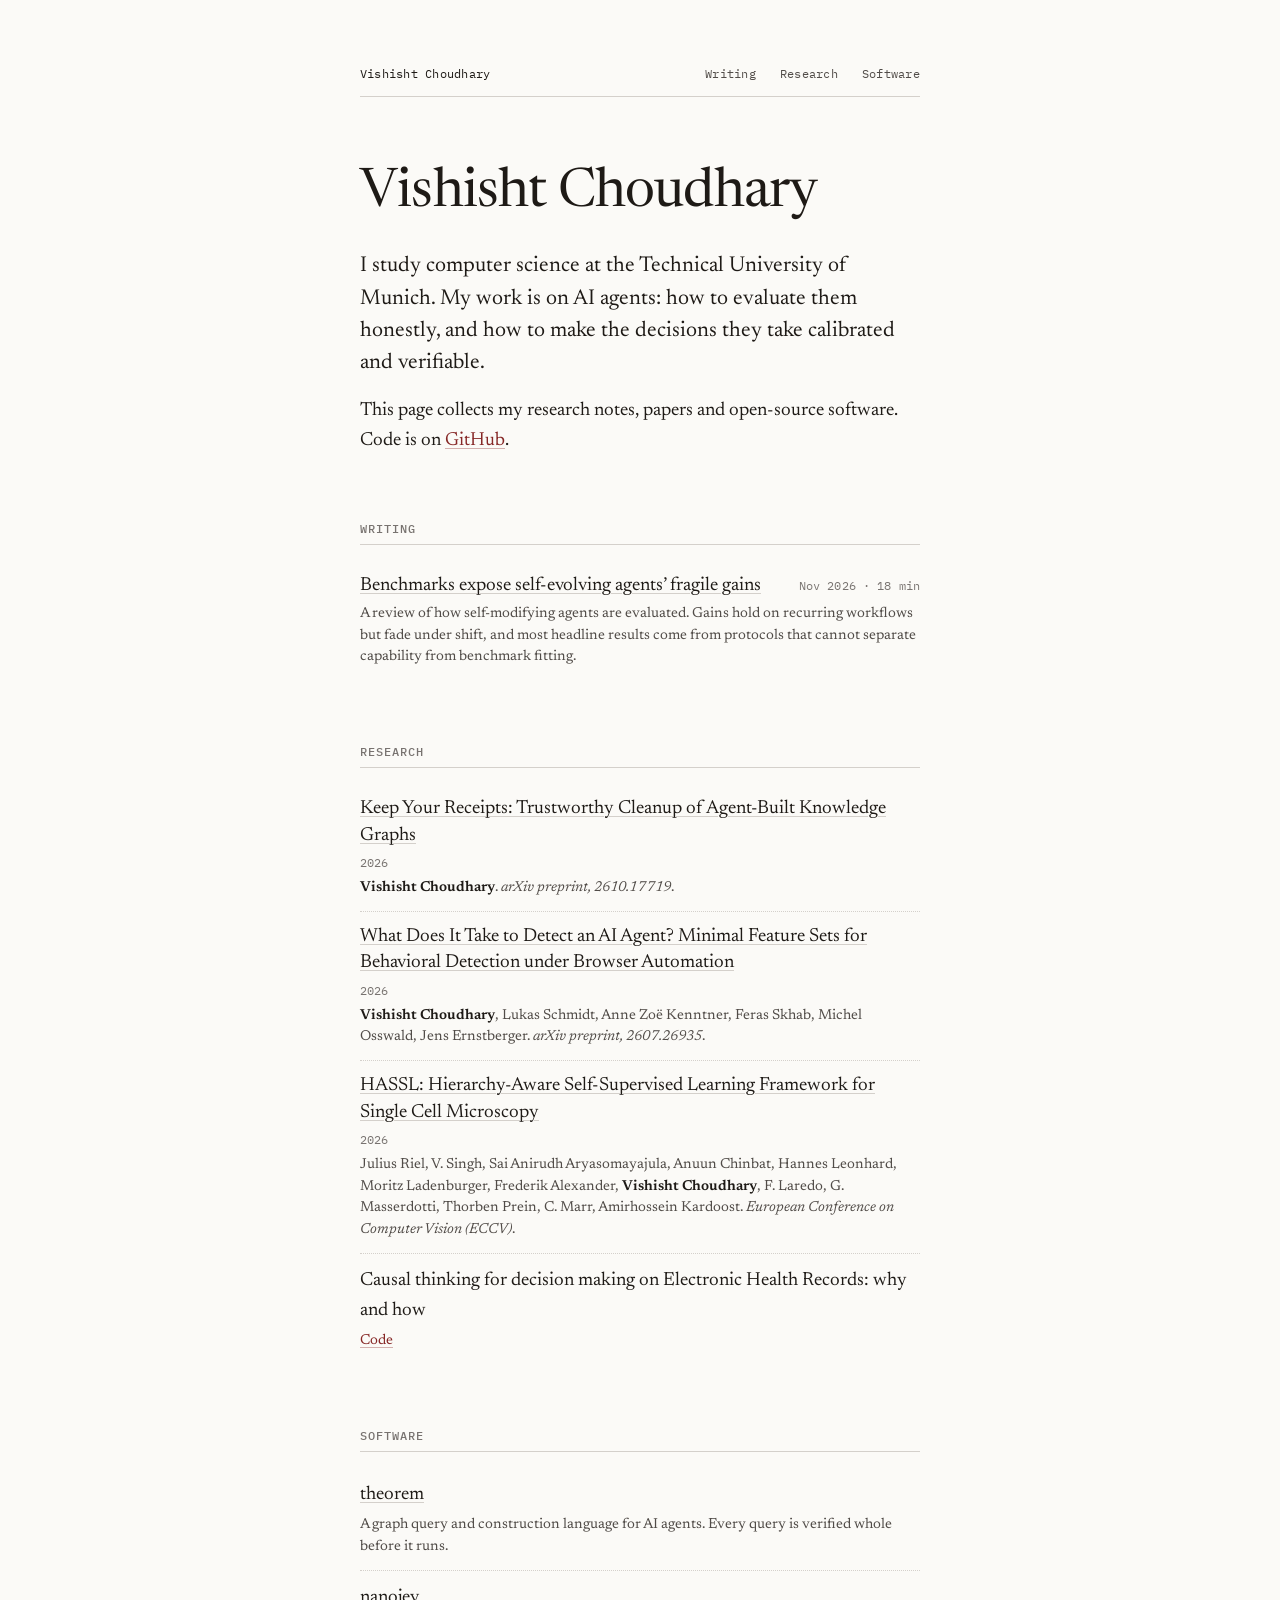
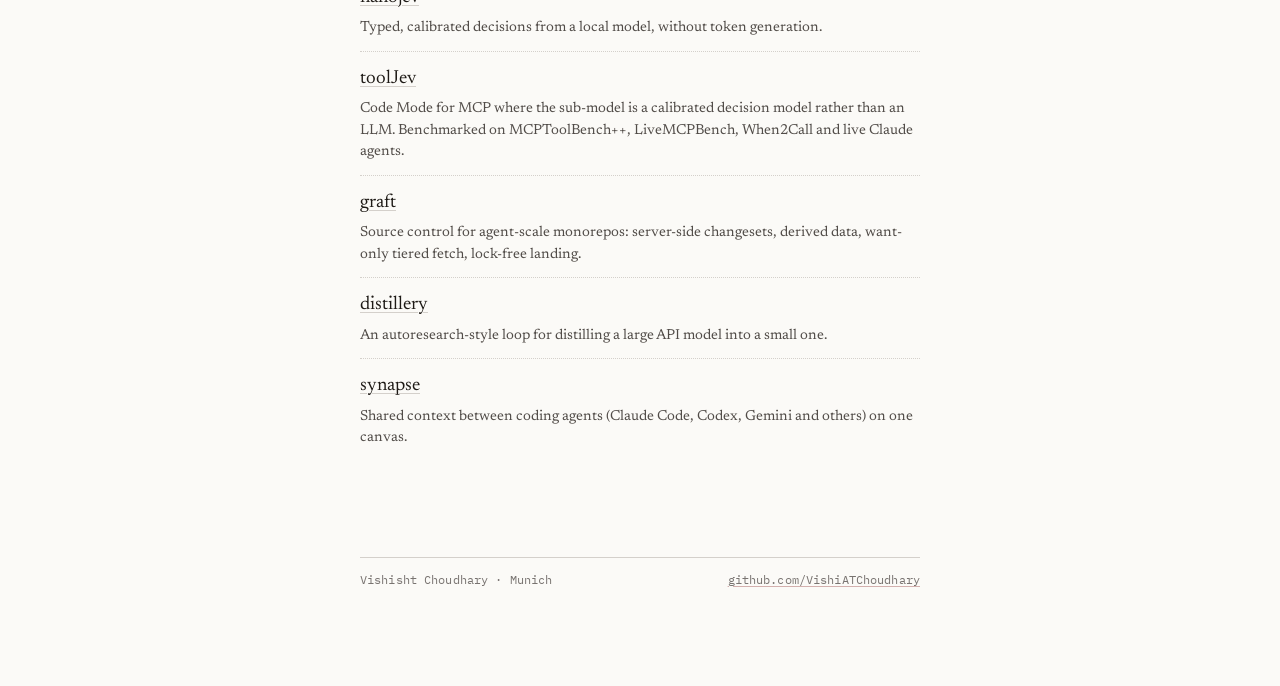
==== index.html @ ae26075b "Add publications from Semantic Scholar Co-Authored-By: Claude Opus 5.5 <noreply@anthropic.com>" ====
<!doctype html>
<html lang="en">
<head>
<meta charset="utf-8">
<meta name="viewport" content="width=device-width, initial-scale=1">
<title>Vishisht Choudhary</title>
<meta name="description" content="Vishisht Choudhary, computer science at the Technical University of Munich. Notes and software on evaluating AI agents and making their decisions calibrated and verifiable.">
<link rel="preconnect" href="https://fonts.googleapis.com">
<link rel="preconnect" href="https://fonts.gstatic.com" crossorigin>
<link rel="stylesheet" href="https://fonts.googleapis.com/css2?family=IBM+Plex+Mono:wght@400;500&family=Newsreader:opsz,wght@6..72,400;6..72,500;6..72,600&display=swap">
<link rel="stylesheet" href="assets/site.css">
</head>
<body>
<div class="page">
  <header class="masthead">
    <a href="./">Vishisht Choudhary</a>
    <nav><a href="#writing">Writing</a><a href="#research">Research</a><a href="#software">Software</a></nav>
  </header>

  <main>
    <section class="intro">
      <h1>Vishisht Choudhary</h1>
      <p class="lede">I study computer science at the Technical University of Munich. My work is on AI agents: how to evaluate them honestly, and how to make the decisions they take calibrated and verifiable.</p>
      <p>This page collects my research notes, papers and open-source software. Code is on <a href="https://github.com/VishiATChoudhary">GitHub</a>.</p>
    </section>

    <section class="section" id="writing">
      <h2>Writing</h2>
      <ul class="entries">
        <li>
          <div class="entry-head">
            <span class="entry-title"><a href="notes/benchmarking-self-evolving-agents.html">Benchmarks expose self-evolving agents’ fragile gains</a></span>
            <span class="meta">Nov 2026 · 18 min</span>
          </div>
          <p class="entry-note">A review of how self-modifying agents are evaluated. Gains hold on recurring workflows but fade under shift, and most headline results come from protocols that cannot separate capability from benchmark fitting.</p>
        </li>
      </ul>
    </section>

    <section class="section" id="research">
      <h2>Research</h2>
      <ul class="entries">
        <li>
          <div class="entry-head">
            <span class="entry-title"><a href="https://arxiv.org/abs/2610.17719">Keep Your Receipts: Trustworthy Cleanup of Agent-Built Knowledge Graphs</a></span>
            <span class="meta">2026</span>
          </div>
          <p class="entry-note"><span class="me">Vishisht Choudhary</span>. <span class="venue">arXiv preprint, 2610.17719</span>.</p>
        </li>
        <li>
          <div class="entry-head">
            <span class="entry-title"><a href="https://arxiv.org/abs/2607.26935">What Does It Take to Detect an AI Agent? Minimal Feature Sets for Behavioral Detection under Browser Automation</a></span>
            <span class="meta">2026</span>
          </div>
          <p class="entry-note"><span class="me">Vishisht Choudhary</span>, Lukas Schmidt, Anne Zoë Kenntner, Feras Skhab, Michel Osswald, Jens Ernstberger. <span class="venue">arXiv preprint, 2607.26935</span>.</p>
        </li>
        <li>
          <div class="entry-head">
            <span class="entry-title"><a href="https://arxiv.org/abs/2607.04353">HASSL: Hierarchy-Aware Self-Supervised Learning Framework for Single Cell Microscopy</a></span>
            <span class="meta">2026</span>
          </div>
          <p class="entry-note">Julius Riel, V. Singh, Sai Anirudh Aryasomayajula, Anuun Chinbat, Hannes Leonhard, Moritz Ladenburger, Frederik Alexander, <span class="me">Vishisht Choudhary</span>, F. Laredo, G. Masserdotti, Thorben Prein, C. Marr, Amirhossein Kardoost. <span class="venue">European Conference on Computer Vision (ECCV)</span>.</p>
        </li>
        <li>
          <span class="entry-title">Causal thinking for decision making on Electronic Health Records: why and how</span>
          <p class="entry-note"><a href="https://github.com/VishiATChoudhary/CDSS-Penn">Code</a></p>
        </li>
      </ul>
    </section>

    <section class="section" id="software">
      <h2>Software</h2>
      <ul class="entries">
        <li>
          <span class="entry-title"><a href="https://github.com/VishiATChoudhary/theorem">theorem</a></span>
          <p class="entry-note">A graph query and construction language for AI agents. Every query is verified whole before it runs.</p>
        </li>
        <li>
          <span class="entry-title"><a href="https://github.com/VishiATChoudhary/nanojev">nanojev</a></span>
          <p class="entry-note">Typed, calibrated decisions from a local model, without token generation.</p>
        </li>
        <li>
          <span class="entry-title"><a href="https://github.com/VishiATChoudhary/toolJev">toolJev</a></span>
          <p class="entry-note">Code Mode for MCP where the sub-model is a calibrated decision model rather than an LLM. Benchmarked on MCPToolBench++, LiveMCPBench, When2Call and live Claude agents.</p>
        </li>
        <li>
          <span class="entry-title"><a href="https://github.com/VishiATChoudhary/graft">graft</a></span>
          <p class="entry-note">Source control for agent-scale monorepos: server-side changesets, derived data, want-only tiered fetch, lock-free landing.</p>
        </li>
        <li>
          <span class="entry-title"><a href="https://github.com/VishiATChoudhary/distillery">distillery</a></span>
          <p class="entry-note">An autoresearch-style loop for distilling a large API model into a small one.</p>
        </li>
        <li>
          <span class="entry-title"><a href="https://github.com/VishiATChoudhary/synapse">synapse</a></span>
          <p class="entry-note">Shared context between coding agents (Claude Code, Codex, Gemini and others) on one canvas.</p>
        </li>
      </ul>
    </section>
  </main>

  <footer class="colophon meta">
    <span>Vishisht Choudhary · Munich</span>
    <a href="https://github.com/VishiATChoudhary">github.com/VishiATChoudhary</a>
  </footer>
</div>
</body>
</html>
---- assets/site.css ----
/* Hallmark · macrostructure: Long Document · tone: austere academic · anchor hue: oxblood (25) */
@import url("tokens.css");

*, *::before, *::after { box-sizing: border-box; }
html, body { overflow-x: clip; }
html { -webkit-text-size-adjust: 100%; }

body {
  margin: 0;
  background: var(--color-paper);
  color: var(--color-ink);
  font-family: var(--font-body);
  font-size: var(--text-base);
  line-height: 1.6;
  font-optical-sizing: auto;
  text-rendering: optimizeLegibility;
}

.page {
  max-width: var(--measure);
  margin: 0 auto;
  padding: var(--space-2xl) var(--space-lg) var(--space-3xl);
}

/* ---------- masthead ---------- */
.masthead {
  display: flex;
  flex-wrap: wrap;
  justify-content: space-between;
  align-items: baseline;
  gap: var(--space-xs) var(--space-lg);
  padding-bottom: var(--space-sm);
  border-bottom: var(--rule-hair);
  font-family: var(--font-meta);
  font-size: var(--text-xs);
  letter-spacing: 0.02em;
}
.masthead a { color: var(--color-ink); text-decoration: none; white-space: nowrap; }
.masthead nav { display: flex; gap: var(--space-lg); }
.masthead nav a { color: var(--color-ink-2); }

/* ---------- links ---------- */
a {
  color: var(--color-accent);
  text-decoration-line: underline;
  text-decoration-thickness: 1px;
  text-underline-offset: 0.18em;
  text-decoration-color: color-mix(in oklch, var(--color-accent) 35%, transparent);
  transition: color var(--dur-fast) var(--ease-out), text-decoration-color var(--dur-fast) var(--ease-out);
}
a:hover { color: var(--color-accent-hover); text-decoration-color: currentColor; }
a:active { color: var(--color-ink); }
a:focus-visible { outline: 2px solid var(--color-focus); outline-offset: 2px; transition: none; }
.masthead a:hover, .masthead nav a:hover { color: var(--color-accent); }

/* ---------- headings ---------- */
h1, h2, h3 {
  font-family: var(--font-display);
  font-style: normal;
  font-weight: 500;
  line-height: 1.2;
  overflow-wrap: anywhere;
  min-width: 0;
}

/* ---------- home ---------- */
.intro { margin-top: var(--space-2xl); }
.intro h1 {
  font-size: var(--text-display);
  font-weight: 400;
  letter-spacing: -0.015em;
  margin: 0 0 var(--space-lg);
}
.intro p { margin: 0 0 var(--space-md); color: var(--color-ink); }
.intro .lede { font-size: var(--text-lg); line-height: 1.5; }

.section { margin-top: var(--space-2xl); }
.section > h2 {
  font-family: var(--font-meta);
  font-size: var(--text-xs);
  font-weight: 500;
  letter-spacing: 0.08em;
  text-transform: uppercase;
  color: var(--color-ink-3);
  margin: 0 0 var(--space-md);
  padding-bottom: var(--space-xs);
  border-bottom: var(--rule-hair);
}

.entries { list-style: none; margin: 0; padding: 0; }
.entries li { padding: var(--space-sm) 0; }
.entries li + li { border-top: 1px dotted var(--color-rule); }
.entry-title { font-size: var(--text-base); line-height: 1.4; }
.entry-title a { color: var(--color-ink); text-decoration-color: var(--color-rule); }
.entry-title a:hover { color: var(--color-accent); text-decoration-color: currentColor; }
.entry-note { margin: var(--space-2xs) 0 0; font-size: var(--text-sm); color: var(--color-ink-2); line-height: 1.5; }
.meta {
  font-family: var(--font-meta);
  font-size: var(--text-xs);
  color: var(--color-ink-3);
  letter-spacing: 0.01em;
}
.entry-head { display: flex; flex-wrap: wrap; justify-content: space-between; gap: var(--space-2xs) var(--space-md); align-items: baseline; }

/* ---------- article ---------- */
.article-head { margin: var(--space-2xl) 0 var(--space-xl); }
.article-head h1 { font-size: var(--text-display); font-weight: 400; letter-spacing: -0.015em; margin: 0 0 var(--space-md); }
.article-head .meta { display: flex; flex-wrap: wrap; gap: var(--space-xs) var(--space-md); }

.toc {
  margin: 0 0 var(--space-xl);
  padding: var(--space-md) 0;
  border-top: var(--rule-hair);
  border-bottom: var(--rule-hair);
  font-size: var(--text-sm);
}
.toc-label { font-family: var(--font-meta); font-size: var(--text-xs); letter-spacing: 0.08em; text-transform: uppercase; color: var(--color-ink-3); margin: 0 0 var(--space-xs); }
.toc ul { margin: 0; padding-left: 1.2em; }
.toc li { margin: var(--space-2xs) 0; }
.toc a { color: var(--color-ink-2); text-decoration: none; }
.toc a:hover { color: var(--color-accent); }

.prose p, .prose li { hyphens: auto; }
.prose h2 { font-size: var(--text-xl); margin: var(--space-2xl) 0 var(--space-md); }
.prose h3 { font-size: var(--text-lg); margin: var(--space-xl) 0 var(--space-sm); }
.prose strong { font-weight: 600; }
.prose > p:first-of-type { font-size: var(--text-lg); line-height: 1.5; }
.prose blockquote { margin: var(--space-lg) 0; padding-left: var(--space-md); border-left: 2px solid var(--color-rule); color: var(--color-ink-2); }
.prose code { font-family: var(--font-meta); font-size: 0.85em; background: var(--color-paper-2); padding: 0.05em 0.3em; }

.prose table {
  display: block;
  max-width: 100%;
  overflow-x: auto;
  border-collapse: collapse;
  margin: var(--space-lg) 0;
  font-size: var(--text-sm);
  line-height: 1.45;
}
.prose th, .prose td { text-align: left; vertical-align: top; padding: var(--space-xs) var(--space-sm) var(--space-xs) 0; border-bottom: var(--rule-hair); min-width: 9rem; }
.prose th { font-family: var(--font-meta); font-size: var(--text-xs); font-weight: 500; letter-spacing: 0.04em; text-transform: uppercase; color: var(--color-ink-3); border-bottom-color: var(--color-ink-3); }

/* ---------- footer ---------- */
.colophon {
  margin-top: var(--space-3xl);
  padding-top: var(--space-sm);
  border-top: var(--rule-hair);
  display: flex;
  flex-wrap: wrap;
  justify-content: space-between;
  gap: var(--space-xs) var(--space-lg);
}
.colophon a { color: var(--color-ink-3); white-space: nowrap; }
.colophon a:hover { color: var(--color-accent); }

@media (max-width: 480px) {
  .page { padding: var(--space-xl) var(--space-md) var(--space-2xl); }
  body { font-size: 1.0625rem; }
}

@media (prefers-reduced-motion: reduce) {
  * { transition-duration: 0ms !important; }
}

@media print {
  .masthead nav, .colophon { display: none; }
  body { background: white; }
  a { color: inherit; }
}

/* ---------- publications ---------- */
.me { color: var(--color-ink); font-weight: 600; }
.venue { font-style: italic; }
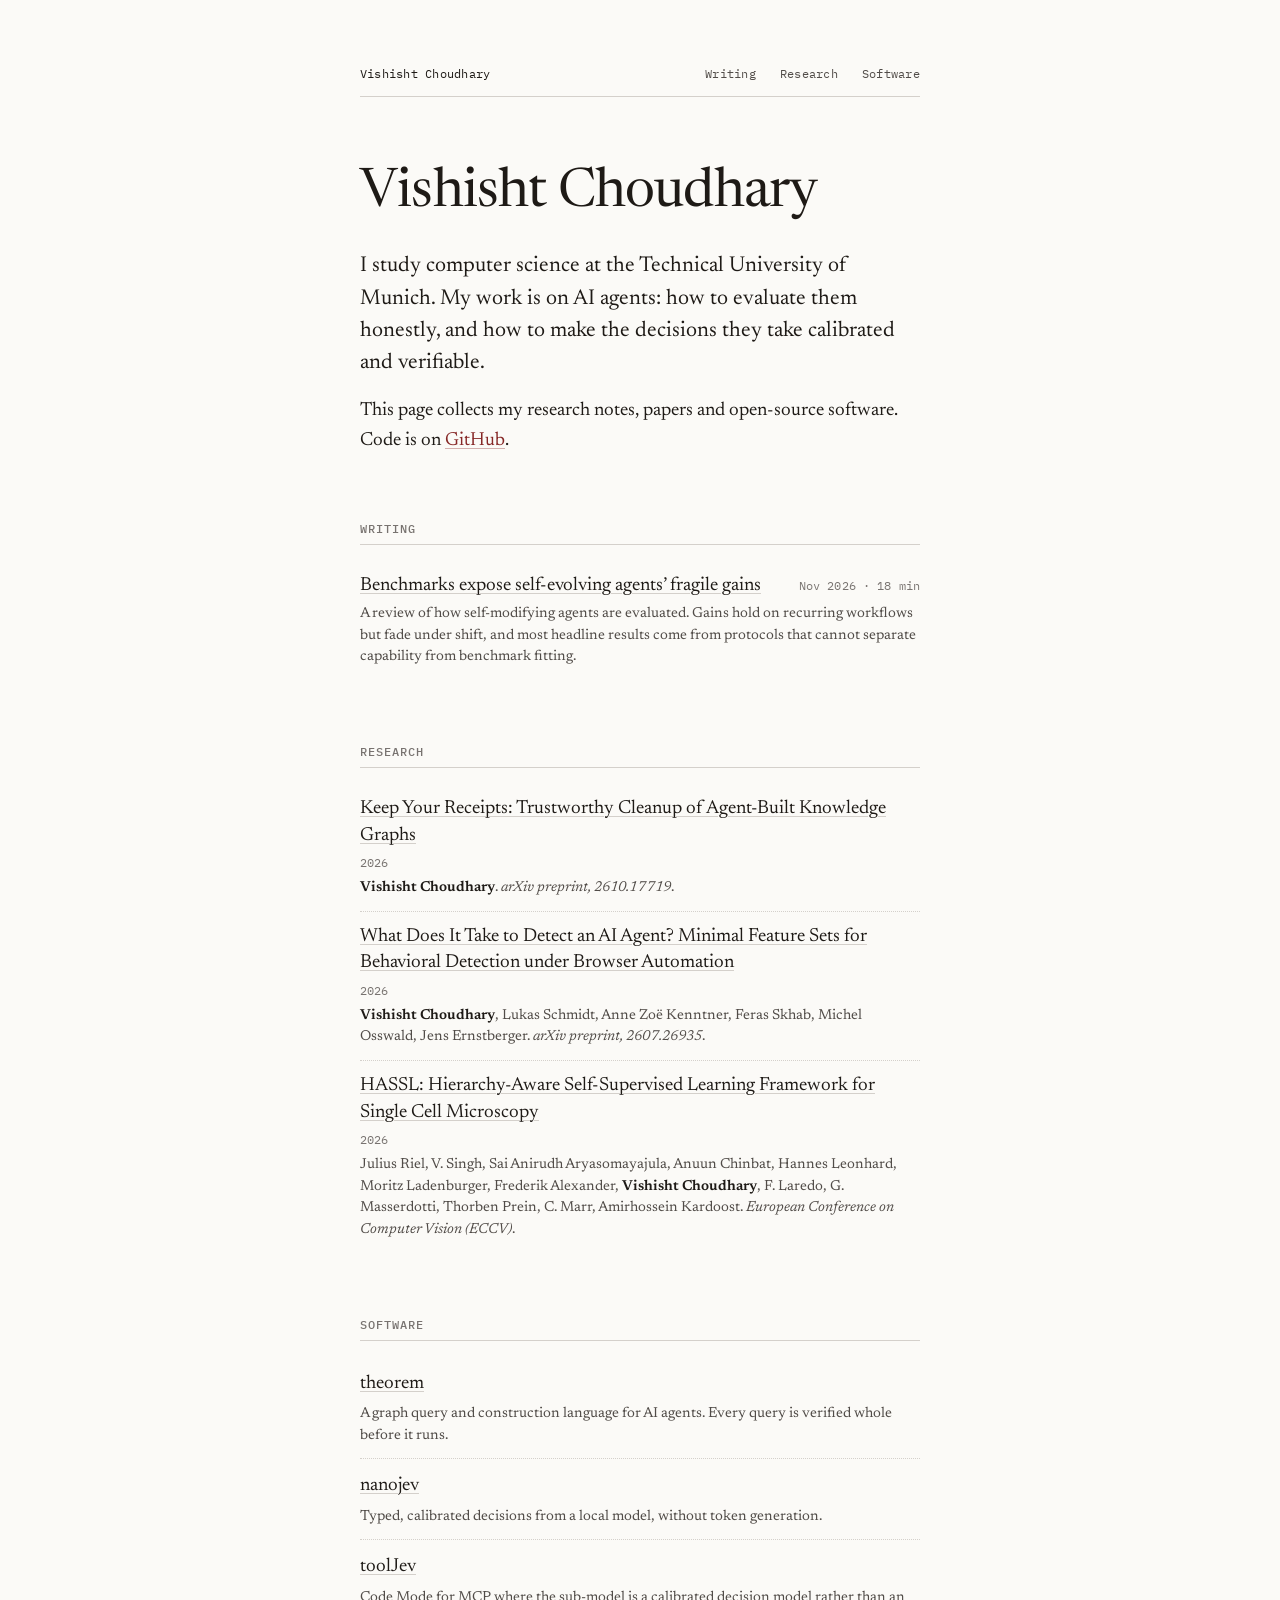
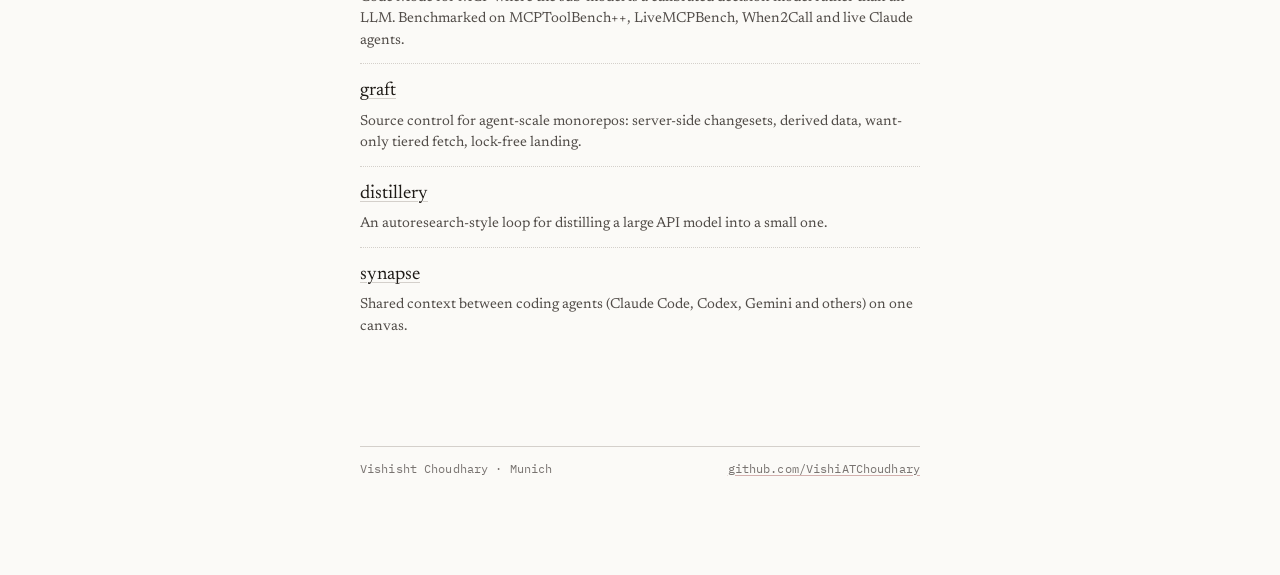
==== commit 607c39e0: "Remove CDSS-Penn entry from research list Co-Authored-By: Claude Opus 5.5 <noreply@anthropic.com>" ====
--- a/index.html
+++ b/index.html
@@ -61,10 +61,6 @@
           </div>
           <p class="entry-note">Julius Riel, V. Singh, Sai Anirudh Aryasomayajula, Anuun Chinbat, Hannes Leonhard, Moritz Ladenburger, Frederik Alexander, <span class="me">Vishisht Choudhary</span>, F. Laredo, G. Masserdotti, Thorben Prein, C. Marr, Amirhossein Kardoost. <span class="venue">European Conference on Computer Vision (ECCV)</span>.</p>
         </li>
-        <li>
-          <span class="entry-title">Causal thinking for decision making on Electronic Health Records: why and how</span>
-          <p class="entry-note"><a href="https://github.com/VishiATChoudhary/CDSS-Penn">Code</a></p>
-        </li>
       </ul>
     </section>
 
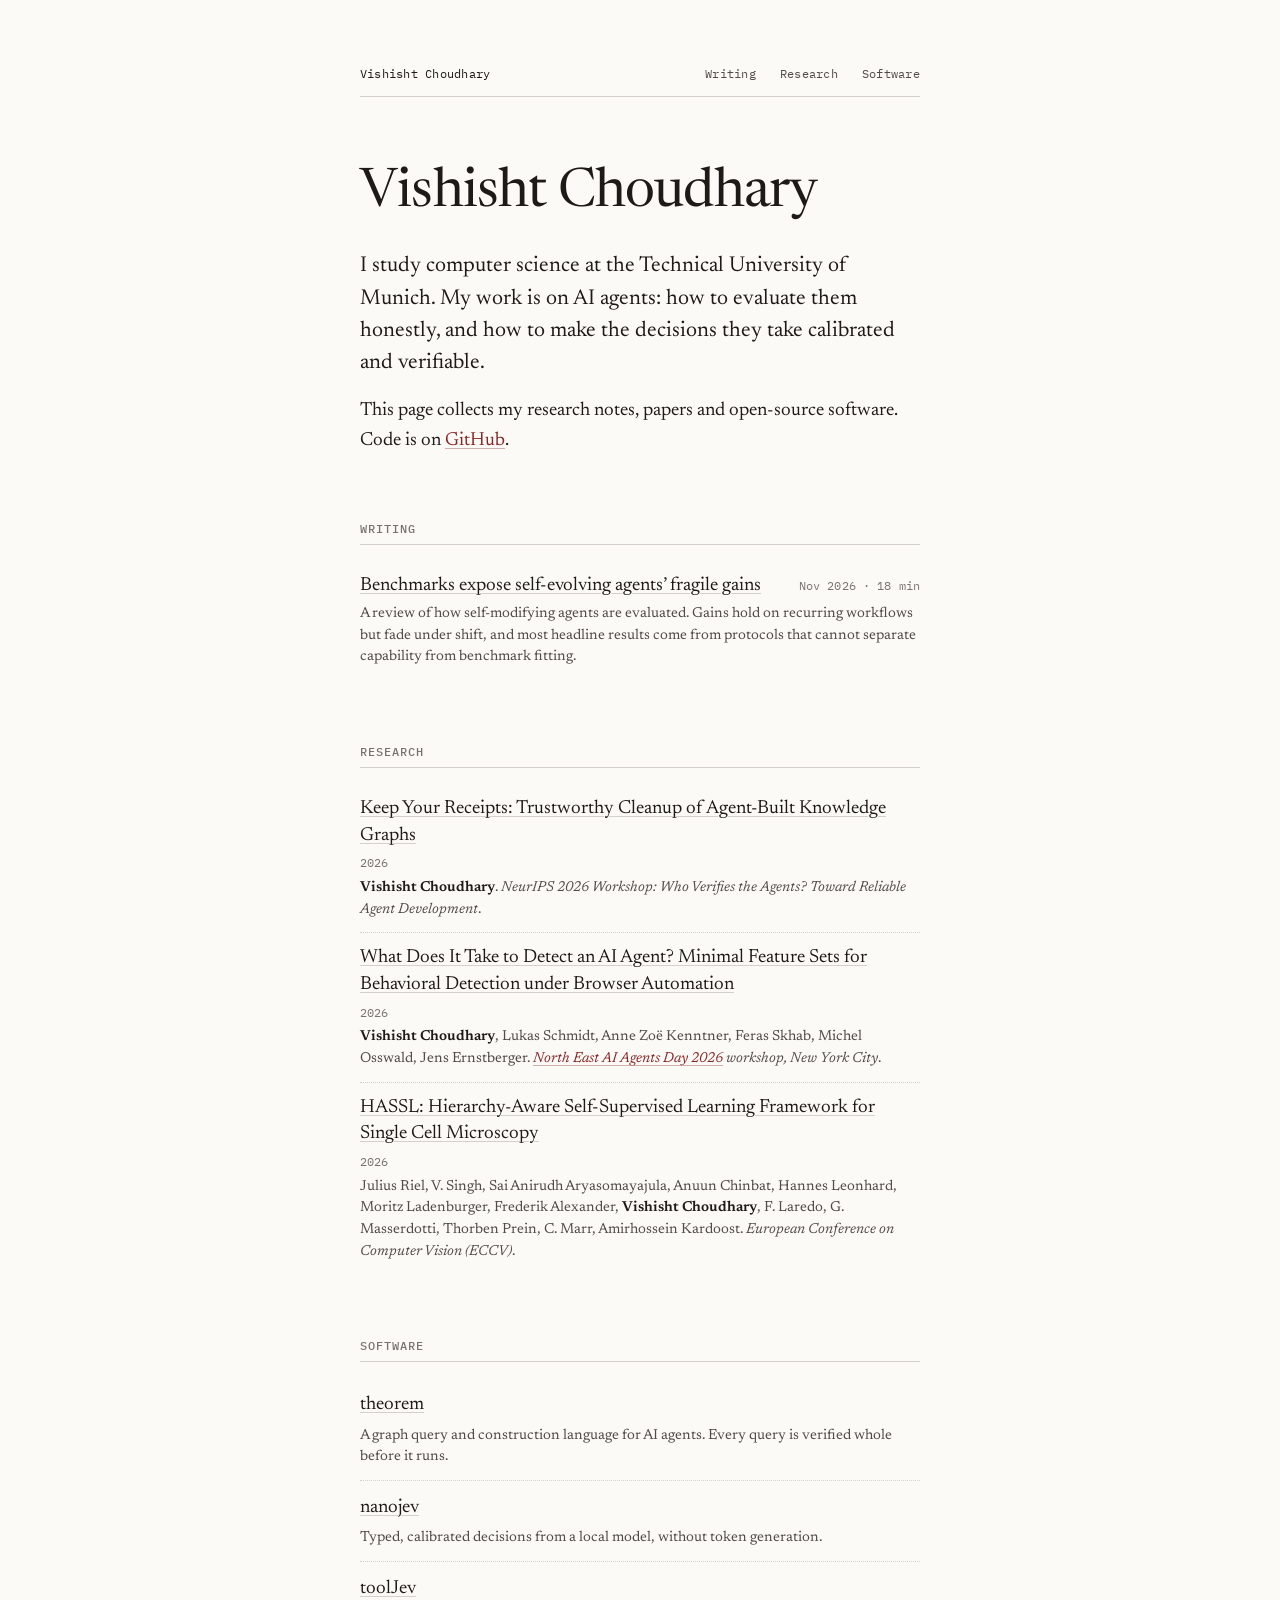
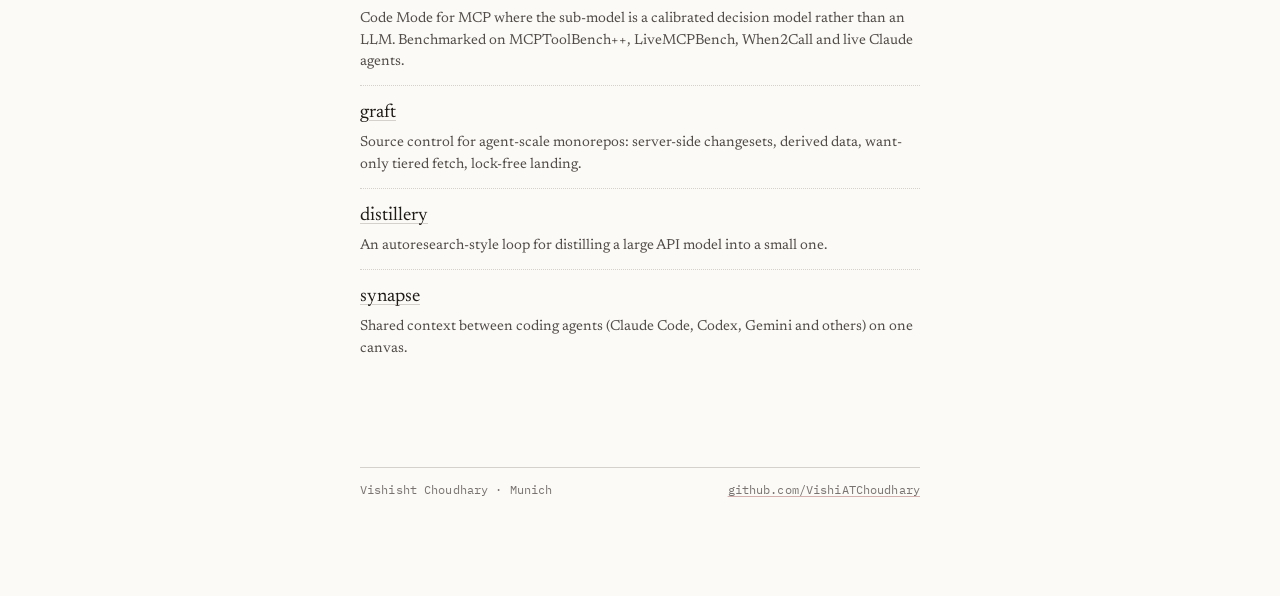
==== commit b70e0dee: "Add workshop venues for arXiv papers Co-Authored-By: Claude Opus 5.5 <noreply@anthropic.com>" ====
--- a/index.html
+++ b/index.html
@@ -45,14 +45,14 @@
             <span class="entry-title"><a href="https://arxiv.org/abs/2610.17719">Keep Your Receipts: Trustworthy Cleanup of Agent-Built Knowledge Graphs</a></span>
             <span class="meta">2026</span>
           </div>
-          <p class="entry-note"><span class="me">Vishisht Choudhary</span>. <span class="venue">arXiv preprint, 2610.17719</span>.</p>
+          <p class="entry-note"><span class="me">Vishisht Choudhary</span>. <span class="venue">NeurIPS 2026 Workshop: Who Verifies the Agents? Toward Reliable Agent Development</span>.</p>
         </li>
         <li>
           <div class="entry-head">
             <span class="entry-title"><a href="https://arxiv.org/abs/2607.26935">What Does It Take to Detect an AI Agent? Minimal Feature Sets for Behavioral Detection under Browser Automation</a></span>
             <span class="meta">2026</span>
           </div>
-          <p class="entry-note"><span class="me">Vishisht Choudhary</span>, Lukas Schmidt, Anne Zoë Kenntner, Feras Skhab, Michel Osswald, Jens Ernstberger. <span class="venue">arXiv preprint, 2607.26935</span>.</p>
+          <p class="entry-note"><span class="me">Vishisht Choudhary</span>, Lukas Schmidt, Anne Zoë Kenntner, Feras Skhab, Michel Osswald, Jens Ernstberger. <span class="venue"><a href="https://ne-agents-day.github.io/">North East AI Agents Day 2026</a> workshop, New York City</span>.</p>
         </li>
         <li>
           <div class="entry-head">
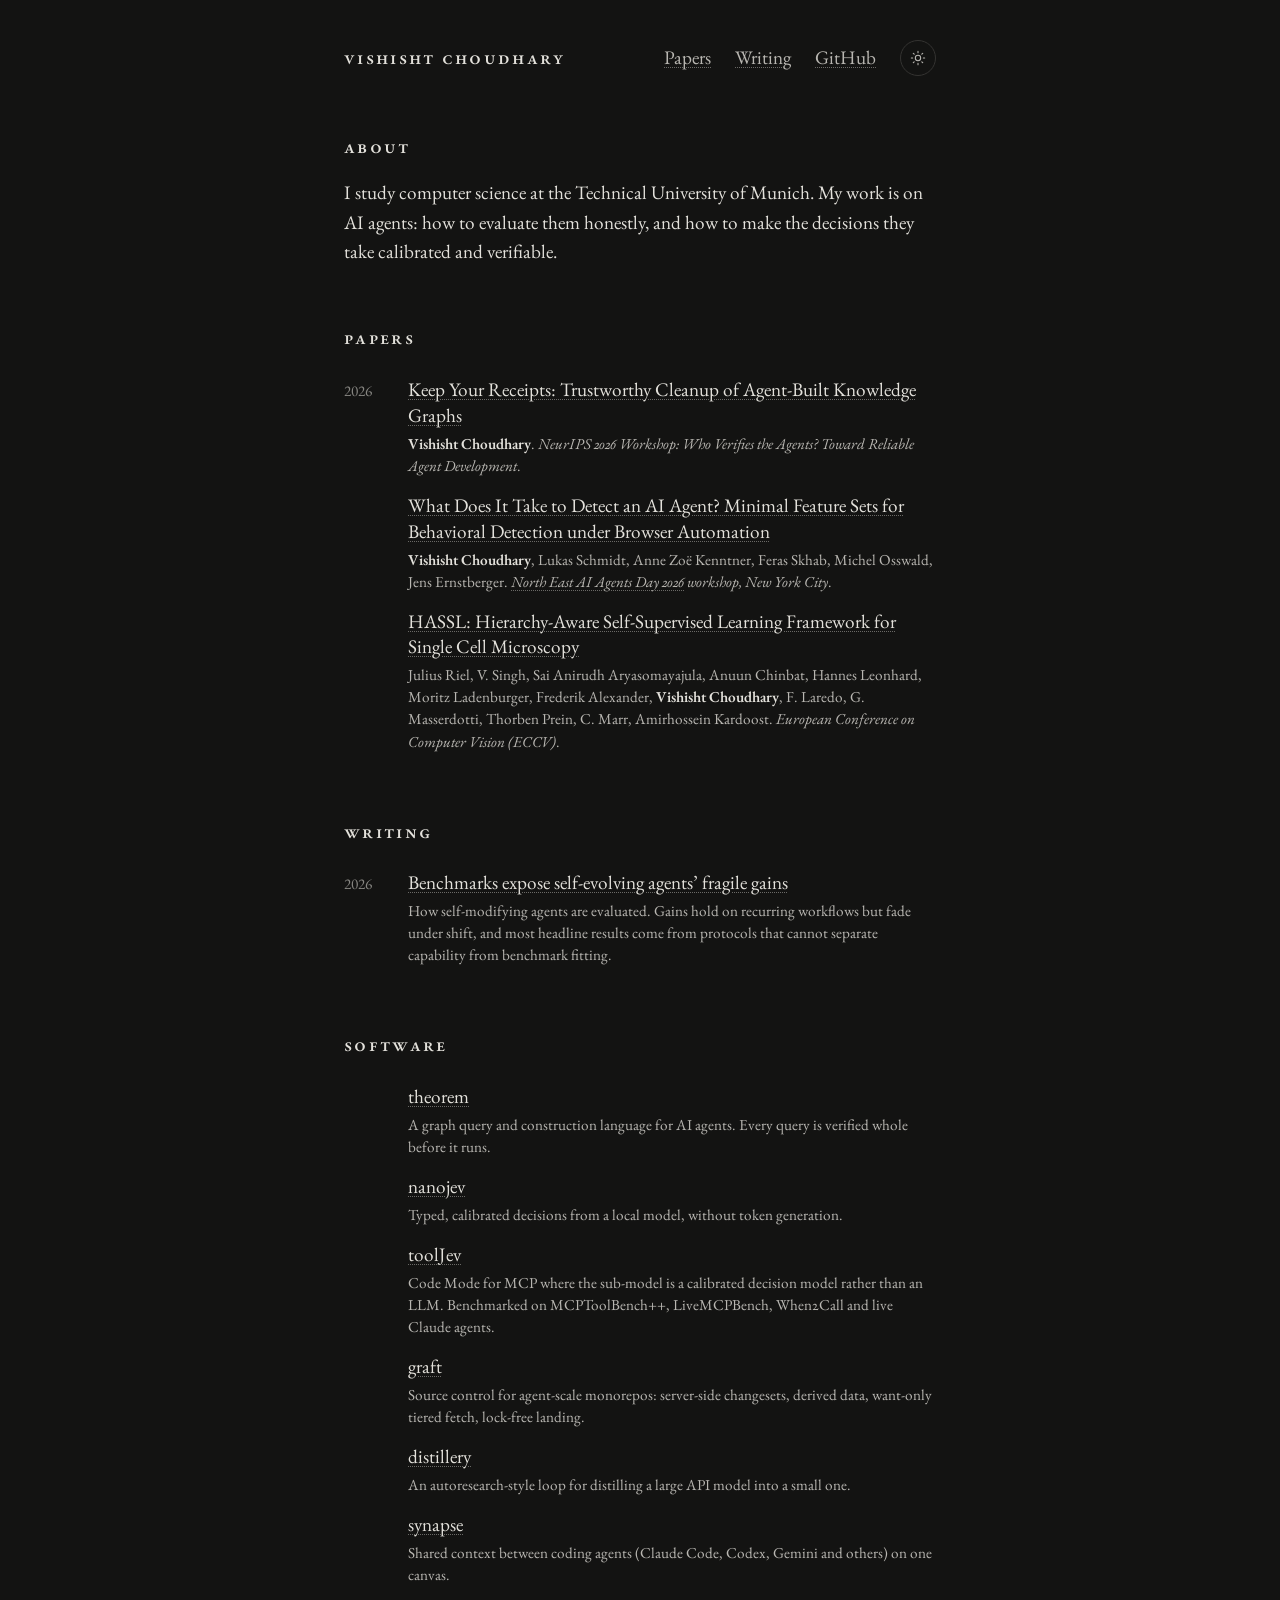
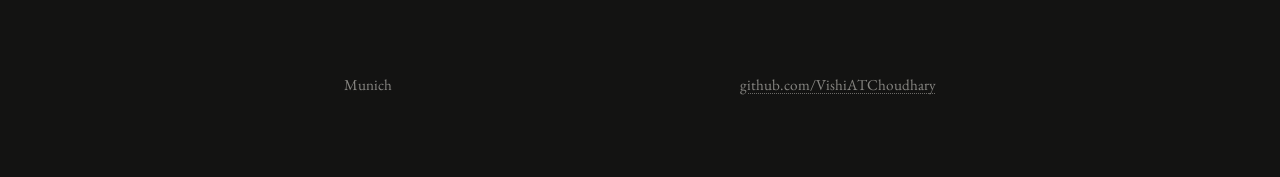
==== commit fa560700: "Restyle: dark-first serif layout with theme toggle EB Garamond throughout, small-caps section labels" ====
--- a/index.html
+++ b/index.html
@@ -1,65 +1,70 @@
 <!doctype html>
-<html lang="en">
+<html lang="en" data-theme="dark">
 <head>
 <meta charset="utf-8">
 <meta name="viewport" content="width=device-width, initial-scale=1">
 <title>Vishisht Choudhary</title>
-<meta name="description" content="Vishisht Choudhary, computer science at the Technical University of Munich. Notes and software on evaluating AI agents and making their decisions calibrated and verifiable.">
+<meta name="description" content="Vishisht Choudhary, computer science at the Technical University of Munich. Papers, notes and software on evaluating AI agents and making their decisions calibrated and verifiable.">
+<script>try{var t=localStorage.getItem("theme");if(t)document.documentElement.dataset.theme=t}catch(e){}</script>
 <link rel="preconnect" href="https://fonts.googleapis.com">
 <link rel="preconnect" href="https://fonts.gstatic.com" crossorigin>
-<link rel="stylesheet" href="https://fonts.googleapis.com/css2?family=IBM+Plex+Mono:wght@400;500&family=Newsreader:opsz,wght@6..72,400;6..72,500;6..72,600&display=swap">
+<link rel="stylesheet" href="https://fonts.googleapis.com/css2?family=EB+Garamond:ital,wght@0,400..600;1,400..600&display=swap">
 <link rel="stylesheet" href="assets/site.css">
+<script src="assets/theme.js" defer></script>
 </head>
 <body>
 <div class="page">
   <header class="masthead">
-    <a href="./">Vishisht Choudhary</a>
-    <nav><a href="#writing">Writing</a><a href="#research">Research</a><a href="#software">Software</a></nav>
+    <a class="name caps" href="./">Vishisht Choudhary</a>
+    <nav><a href="#papers">Papers</a><a href="#writing">Writing</a><a href="https://github.com/VishiATChoudhary">GitHub</a></nav>
+    <button class="theme-toggle" type="button" aria-label="Switch to light theme">
+      <svg class="sun" viewBox="0 0 24 24" fill="none" stroke="currentColor" stroke-width="1.6" stroke-linecap="round" aria-hidden="true"><circle cx="12" cy="12" r="4"/><path d="M12 2v2M12 20v2M4.9 4.9l1.4 1.4M17.7 17.7l1.4 1.4M2 12h2M20 12h2M4.9 19.1l1.4-1.4M17.7 6.3l1.4-1.4"/></svg>
+      <svg class="moon" viewBox="0 0 24 24" fill="none" stroke="currentColor" stroke-width="1.6" stroke-linecap="round" stroke-linejoin="round" aria-hidden="true"><path d="M20 14.5A8 8 0 0 1 9.5 4a8 8 0 1 0 10.5 10.5z"/></svg>
+    </button>
   </header>
 
   <main>
-    <section class="intro">
-      <h1>Vishisht Choudhary</h1>
-      <p class="lede">I study computer science at the Technical University of Munich. My work is on AI agents: how to evaluate them honestly, and how to make the decisions they take calibrated and verifiable.</p>
-      <p>This page collects my research notes, papers and open-source software. Code is on <a href="https://github.com/VishiATChoudhary">GitHub</a>.</p>
+    <section class="section about" id="about">
+      <h2>About</h2>
+      <p>I study computer science at the Technical University of Munich. My work is on AI agents: how to evaluate them honestly, and how to make the decisions they take calibrated and verifiable.</p>
+    </section>
+
+    <section class="section" id="papers">
+      <h2>Papers</h2>
+      <ul class="entries">
+        <li>
+          <span class="year">2026</span>
+          <div class="body">
+            <a class="entry-title" href="https://arxiv.org/abs/2610.17719">Keep Your Receipts: Trustworthy Cleanup of Agent-Built Knowledge Graphs</a>
+            <p class="entry-note"><span class="me">Vishisht Choudhary</span>. <span class="venue">NeurIPS 2026 Workshop: Who Verifies the Agents? Toward Reliable Agent Development</span>.</p>
+          </div>
+        </li>
+        <li>
+          <span class="year"></span>
+          <div class="body">
+            <a class="entry-title" href="https://arxiv.org/abs/2607.26935">What Does It Take to Detect an AI Agent? Minimal Feature Sets for Behavioral Detection under Browser Automation</a>
+            <p class="entry-note"><span class="me">Vishisht Choudhary</span>, Lukas Schmidt, Anne Zoë Kenntner, Feras Skhab, Michel Osswald, Jens Ernstberger. <span class="venue"><a href="https://ne-agents-day.github.io/">North East AI Agents Day 2026</a> workshop, New York City</span>.</p>
+          </div>
+        </li>
+        <li>
+          <span class="year"></span>
+          <div class="body">
+            <a class="entry-title" href="https://arxiv.org/abs/2607.04353">HASSL: Hierarchy-Aware Self-Supervised Learning Framework for Single Cell Microscopy</a>
+            <p class="entry-note">Julius Riel, V. Singh, Sai Anirudh Aryasomayajula, Anuun Chinbat, Hannes Leonhard, Moritz Ladenburger, Frederik Alexander, <span class="me">Vishisht Choudhary</span>, F. Laredo, G. Masserdotti, Thorben Prein, C. Marr, Amirhossein Kardoost. <span class="venue">European Conference on Computer Vision (ECCV)</span>.</p>
+          </div>
+        </li>
+      </ul>
     </section>
 
     <section class="section" id="writing">
       <h2>Writing</h2>
       <ul class="entries">
         <li>
-          <div class="entry-head">
-            <span class="entry-title"><a href="notes/benchmarking-self-evolving-agents.html">Benchmarks expose self-evolving agents’ fragile gains</a></span>
-            <span class="meta">Nov 2026 · 18 min</span>
+          <span class="year">2026</span>
+          <div class="body">
+            <a class="entry-title" href="notes/benchmarking-self-evolving-agents.html">Benchmarks expose self-evolving agents’ fragile gains</a>
+            <p class="entry-note">How self-modifying agents are evaluated. Gains hold on recurring workflows but fade under shift, and most headline results come from protocols that cannot separate capability from benchmark fitting.</p>
           </div>
-          <p class="entry-note">A review of how self-modifying agents are evaluated. Gains hold on recurring workflows but fade under shift, and most headline results come from protocols that cannot separate capability from benchmark fitting.</p>
-        </li>
-      </ul>
-    </section>
-
-    <section class="section" id="research">
-      <h2>Research</h2>
-      <ul class="entries">
-        <li>
-          <div class="entry-head">
-            <span class="entry-title"><a href="https://arxiv.org/abs/2610.17719">Keep Your Receipts: Trustworthy Cleanup of Agent-Built Knowledge Graphs</a></span>
-            <span class="meta">2026</span>
-          </div>
-          <p class="entry-note"><span class="me">Vishisht Choudhary</span>. <span class="venue">NeurIPS 2026 Workshop: Who Verifies the Agents? Toward Reliable Agent Development</span>.</p>
-        </li>
-        <li>
-          <div class="entry-head">
-            <span class="entry-title"><a href="https://arxiv.org/abs/2607.26935">What Does It Take to Detect an AI Agent? Minimal Feature Sets for Behavioral Detection under Browser Automation</a></span>
-            <span class="meta">2026</span>
-          </div>
-          <p class="entry-note"><span class="me">Vishisht Choudhary</span>, Lukas Schmidt, Anne Zoë Kenntner, Feras Skhab, Michel Osswald, Jens Ernstberger. <span class="venue"><a href="https://ne-agents-day.github.io/">North East AI Agents Day 2026</a> workshop, New York City</span>.</p>
-        </li>
-        <li>
-          <div class="entry-head">
-            <span class="entry-title"><a href="https://arxiv.org/abs/2607.04353">HASSL: Hierarchy-Aware Self-Supervised Learning Framework for Single Cell Microscopy</a></span>
-            <span class="meta">2026</span>
-          </div>
-          <p class="entry-note">Julius Riel, V. Singh, Sai Anirudh Aryasomayajula, Anuun Chinbat, Hannes Leonhard, Moritz Ladenburger, Frederik Alexander, <span class="me">Vishisht Choudhary</span>, F. Laredo, G. Masserdotti, Thorben Prein, C. Marr, Amirhossein Kardoost. <span class="venue">European Conference on Computer Vision (ECCV)</span>.</p>
         </li>
       </ul>
     </section>
@@ -67,36 +72,18 @@
     <section class="section" id="software">
       <h2>Software</h2>
       <ul class="entries">
-        <li>
-          <span class="entry-title"><a href="https://github.com/VishiATChoudhary/theorem">theorem</a></span>
-          <p class="entry-note">A graph query and construction language for AI agents. Every query is verified whole before it runs.</p>
-        </li>
-        <li>
-          <span class="entry-title"><a href="https://github.com/VishiATChoudhary/nanojev">nanojev</a></span>
-          <p class="entry-note">Typed, calibrated decisions from a local model, without token generation.</p>
-        </li>
-        <li>
-          <span class="entry-title"><a href="https://github.com/VishiATChoudhary/toolJev">toolJev</a></span>
-          <p class="entry-note">Code Mode for MCP where the sub-model is a calibrated decision model rather than an LLM. Benchmarked on MCPToolBench++, LiveMCPBench, When2Call and live Claude agents.</p>
-        </li>
-        <li>
-          <span class="entry-title"><a href="https://github.com/VishiATChoudhary/graft">graft</a></span>
-          <p class="entry-note">Source control for agent-scale monorepos: server-side changesets, derived data, want-only tiered fetch, lock-free landing.</p>
-        </li>
-        <li>
-          <span class="entry-title"><a href="https://github.com/VishiATChoudhary/distillery">distillery</a></span>
-          <p class="entry-note">An autoresearch-style loop for distilling a large API model into a small one.</p>
-        </li>
-        <li>
-          <span class="entry-title"><a href="https://github.com/VishiATChoudhary/synapse">synapse</a></span>
-          <p class="entry-note">Shared context between coding agents (Claude Code, Codex, Gemini and others) on one canvas.</p>
-        </li>
+        <li><span class="year"></span><div class="body"><a class="entry-title" href="https://github.com/VishiATChoudhary/theorem">theorem</a><p class="entry-note">A graph query and construction language for AI agents. Every query is verified whole before it runs.</p></div></li>
+        <li><span class="year"></span><div class="body"><a class="entry-title" href="https://github.com/VishiATChoudhary/nanojev">nanojev</a><p class="entry-note">Typed, calibrated decisions from a local model, without token generation.</p></div></li>
+        <li><span class="year"></span><div class="body"><a class="entry-title" href="https://github.com/VishiATChoudhary/toolJev">toolJev</a><p class="entry-note">Code Mode for MCP where the sub-model is a calibrated decision model rather than an LLM. Benchmarked on MCPToolBench++, LiveMCPBench, When2Call and live Claude agents.</p></div></li>
+        <li><span class="year"></span><div class="body"><a class="entry-title" href="https://github.com/VishiATChoudhary/graft">graft</a><p class="entry-note">Source control for agent-scale monorepos: server-side changesets, derived data, want-only tiered fetch, lock-free landing.</p></div></li>
+        <li><span class="year"></span><div class="body"><a class="entry-title" href="https://github.com/VishiATChoudhary/distillery">distillery</a><p class="entry-note">An autoresearch-style loop for distilling a large API model into a small one.</p></div></li>
+        <li><span class="year"></span><div class="body"><a class="entry-title" href="https://github.com/VishiATChoudhary/synapse">synapse</a><p class="entry-note">Shared context between coding agents (Claude Code, Codex, Gemini and others) on one canvas.</p></div></li>
       </ul>
     </section>
   </main>
 
-  <footer class="colophon meta">
-    <span>Vishisht Choudhary · Munich</span>
+  <footer class="colophon">
+    <span>Munich</span>
     <a href="https://github.com/VishiATChoudhary">github.com/VishiATChoudhary</a>
   </footer>
 </div>
--- a/assets/site.css
+++ b/assets/site.css
@@ -1,4 +1,4 @@
-/* Hallmark · macrostructure: Long Document · tone: austere academic · anchor hue: oxblood (25) */
+/* Hallmark · macrostructure: Index List (year-gutter) · tone: quiet scholarly, dark-first · anchor hue: none */
 @import url("tokens.css");
 
 *, *::before, *::after { box-sizing: border-box; }
@@ -11,151 +11,144 @@
   color: var(--color-ink);
   font-family: var(--font-body);
   font-size: var(--text-base);
-  line-height: 1.6;
-  font-optical-sizing: auto;
+  line-height: 1.55;
+  font-variant-numeric: oldstyle-nums proportional-nums;
   text-rendering: optimizeLegibility;
+  -webkit-font-smoothing: antialiased;
 }
 
 .page {
   max-width: var(--measure);
   margin: 0 auto;
-  padding: var(--space-2xl) var(--space-lg) var(--space-3xl);
+  padding: var(--space-xl) var(--space-lg) var(--space-3xl);
 }
+
+.caps {
+  font-variant-caps: all-small-caps;
+  letter-spacing: var(--tracking-caps);
+  font-weight: 500;
+}
+
+/* ---------- links ---------- */
+a {
+  color: inherit;
+  text-decoration-line: underline;
+  text-decoration-style: dotted;
+  text-decoration-thickness: 1px;
+  text-underline-offset: 3px;
+  text-decoration-color: var(--color-link-line);
+  transition: text-decoration-color var(--dur-fast) var(--ease-out), color var(--dur-fast) var(--ease-out);
+}
+a:hover { text-decoration-style: solid; text-decoration-color: currentColor; }
+a:active { color: var(--color-ink-2); }
+a:focus-visible, button:focus-visible { outline: 2px solid var(--color-focus); outline-offset: 3px; transition: none; }
 
 /* ---------- masthead ---------- */
 .masthead {
   display: flex;
+  align-items: center;
+  gap: var(--space-xs) var(--space-lg);
   flex-wrap: wrap;
-  justify-content: space-between;
-  align-items: baseline;
-  gap: var(--space-xs) var(--space-lg);
-  padding-bottom: var(--space-sm);
-  border-bottom: var(--rule-hair);
-  font-family: var(--font-meta);
-  font-size: var(--text-xs);
-  letter-spacing: 0.02em;
 }
-.masthead a { color: var(--color-ink); text-decoration: none; white-space: nowrap; }
-.masthead nav { display: flex; gap: var(--space-lg); }
-.masthead nav a { color: var(--color-ink-2); }
+.masthead .name { text-decoration: none; font-size: var(--text-base); white-space: nowrap; margin-right: auto; }
+.masthead nav { display: flex; gap: var(--space-lg); font-size: var(--text-base); }
+.masthead nav a { white-space: nowrap; color: var(--color-ink-2); }
+.masthead nav a:hover { color: var(--color-ink); }
 
-/* ---------- links ---------- */
-a {
-  color: var(--color-accent);
-  text-decoration-line: underline;
-  text-decoration-thickness: 1px;
-  text-underline-offset: 0.18em;
-  text-decoration-color: color-mix(in oklch, var(--color-accent) 35%, transparent);
-  transition: color var(--dur-fast) var(--ease-out), text-decoration-color var(--dur-fast) var(--ease-out);
+.theme-toggle {
+  display: inline-grid;
+  place-items: center;
+  width: 2.25rem;
+  height: 2.25rem;
+  padding: 0;
+  border: 1px solid var(--color-rule);
+  border-radius: 50%;
+  background: transparent;
+  color: var(--color-ink-2);
+  cursor: pointer;
+  transition: color var(--dur-fast) var(--ease-out), border-color var(--dur-fast) var(--ease-out);
 }
-a:hover { color: var(--color-accent-hover); text-decoration-color: currentColor; }
-a:active { color: var(--color-ink); }
-a:focus-visible { outline: 2px solid var(--color-focus); outline-offset: 2px; transition: none; }
-.masthead a:hover, .masthead nav a:hover { color: var(--color-accent); }
+.theme-toggle:hover { color: var(--color-ink); border-color: var(--color-ink-3); }
+.theme-toggle:active { transform: translateY(1px); }
+.theme-toggle svg { width: 1rem; height: 1rem; }
+.theme-toggle .moon { display: none; }
+:root[data-theme="light"] .theme-toggle .sun { display: none; }
+:root[data-theme="light"] .theme-toggle .moon { display: block; }
 
-/* ---------- headings ---------- */
-h1, h2, h3 {
-  font-family: var(--font-display);
-  font-style: normal;
-  font-weight: 500;
-  line-height: 1.2;
-  overflow-wrap: anywhere;
-  min-width: 0;
-}
-
-/* ---------- home ---------- */
-.intro { margin-top: var(--space-2xl); }
-.intro h1 {
-  font-size: var(--text-display);
-  font-weight: 400;
-  letter-spacing: -0.015em;
-  margin: 0 0 var(--space-lg);
-}
-.intro p { margin: 0 0 var(--space-md); color: var(--color-ink); }
-.intro .lede { font-size: var(--text-lg); line-height: 1.5; }
+/* ---------- sections ---------- */
+h1, h2, h3 { font-style: normal; overflow-wrap: anywhere; min-width: 0; }
 
 .section { margin-top: var(--space-2xl); }
 .section > h2 {
-  font-family: var(--font-meta);
-  font-size: var(--text-xs);
+  margin: 0 0 var(--space-md);
+  font-size: var(--text-base);
   font-weight: 500;
-  letter-spacing: 0.08em;
-  text-transform: uppercase;
+  font-variant-caps: all-small-caps;
+  letter-spacing: var(--tracking-caps);
+  color: var(--color-ink);
+}
+.about p { margin: 0 0 var(--space-sm); }
+.about p + p { color: var(--color-ink-2); }
+
+/* year-gutter list */
+.entries { list-style: none; margin: 0; padding: 0; }
+.entries > li {
+  display: grid;
+  grid-template-columns: var(--gutter) minmax(0, 1fr);
+  column-gap: var(--space-sm);
+  padding: var(--space-xs) 0;
+}
+.entries .year {
+  font-size: var(--text-sm);
   color: var(--color-ink-3);
-  margin: 0 0 var(--space-md);
-  padding-bottom: var(--space-xs);
-  border-bottom: var(--rule-hair);
+  font-variant-numeric: lining-nums tabular-nums;
+  padding-top: 0.2em;
 }
-
-.entries { list-style: none; margin: 0; padding: 0; }
-.entries li { padding: var(--space-sm) 0; }
-.entries li + li { border-top: 1px dotted var(--color-rule); }
-.entry-title { font-size: var(--text-base); line-height: 1.4; }
-.entry-title a { color: var(--color-ink); text-decoration-color: var(--color-rule); }
-.entry-title a:hover { color: var(--color-accent); text-decoration-color: currentColor; }
-.entry-note { margin: var(--space-2xs) 0 0; font-size: var(--text-sm); color: var(--color-ink-2); line-height: 1.5; }
-.meta {
-  font-family: var(--font-meta);
-  font-size: var(--text-xs);
-  color: var(--color-ink-3);
-  letter-spacing: 0.01em;
-}
-.entry-head { display: flex; flex-wrap: wrap; justify-content: space-between; gap: var(--space-2xs) var(--space-md); align-items: baseline; }
+.entries .body { min-width: 0; }
+.entry-title { display: block; line-height: 1.35; }
+.entry-note { margin: var(--space-2xs) 0 0; font-size: var(--text-sm); line-height: 1.45; color: var(--color-ink-2); }
+.entry-note a { color: inherit; }
+.me { color: var(--color-ink); font-weight: 600; }
+.venue { font-style: italic; }
 
 /* ---------- article ---------- */
 .article-head { margin: var(--space-2xl) 0 var(--space-xl); }
-.article-head h1 { font-size: var(--text-display); font-weight: 400; letter-spacing: -0.015em; margin: 0 0 var(--space-md); }
-.article-head .meta { display: flex; flex-wrap: wrap; gap: var(--space-xs) var(--space-md); }
+.article-head h1 { font-size: var(--text-display); font-weight: 500; line-height: 1.15; letter-spacing: -0.005em; margin: 0 0 var(--space-sm); }
+.article-head .meta { color: var(--color-ink-3); font-size: var(--text-sm); }
 
-.toc {
-  margin: 0 0 var(--space-xl);
-  padding: var(--space-md) 0;
-  border-top: var(--rule-hair);
-  border-bottom: var(--rule-hair);
-  font-size: var(--text-sm);
-}
-.toc-label { font-family: var(--font-meta); font-size: var(--text-xs); letter-spacing: 0.08em; text-transform: uppercase; color: var(--color-ink-3); margin: 0 0 var(--space-xs); }
+.toc { margin: 0 0 var(--space-xl); padding: var(--space-md) 0; border-top: 1px solid var(--color-rule); border-bottom: 1px solid var(--color-rule); font-size: var(--text-sm); }
+.toc-label { margin: 0 0 var(--space-xs); font-variant-caps: all-small-caps; letter-spacing: var(--tracking-caps); color: var(--color-ink); }
 .toc ul { margin: 0; padding-left: 1.2em; }
-.toc li { margin: var(--space-2xs) 0; }
+.toc li { margin: var(--space-2xs) 0; color: var(--color-ink-3); }
 .toc a { color: var(--color-ink-2); text-decoration: none; }
-.toc a:hover { color: var(--color-accent); }
+.toc a:hover { color: var(--color-ink); text-decoration: underline; }
 
 .prose p, .prose li { hyphens: auto; }
-.prose h2 { font-size: var(--text-xl); margin: var(--space-2xl) 0 var(--space-md); }
-.prose h3 { font-size: var(--text-lg); margin: var(--space-xl) 0 var(--space-sm); }
+.prose h2 { font-size: var(--text-xl); font-weight: 500; line-height: 1.2; margin: var(--space-2xl) 0 var(--space-md); }
+.prose h3 { font-size: var(--text-lg); font-weight: 500; margin: var(--space-xl) 0 var(--space-sm); }
 .prose strong { font-weight: 600; }
-.prose > p:first-of-type { font-size: var(--text-lg); line-height: 1.5; }
 .prose blockquote { margin: var(--space-lg) 0; padding-left: var(--space-md); border-left: 2px solid var(--color-rule); color: var(--color-ink-2); }
-.prose code { font-family: var(--font-meta); font-size: 0.85em; background: var(--color-paper-2); padding: 0.05em 0.3em; }
-
-.prose table {
-  display: block;
-  max-width: 100%;
-  overflow-x: auto;
-  border-collapse: collapse;
-  margin: var(--space-lg) 0;
-  font-size: var(--text-sm);
-  line-height: 1.45;
-}
-.prose th, .prose td { text-align: left; vertical-align: top; padding: var(--space-xs) var(--space-sm) var(--space-xs) 0; border-bottom: var(--rule-hair); min-width: 9rem; }
-.prose th { font-family: var(--font-meta); font-size: var(--text-xs); font-weight: 500; letter-spacing: 0.04em; text-transform: uppercase; color: var(--color-ink-3); border-bottom-color: var(--color-ink-3); }
+.prose code { font-family: var(--font-code); font-size: 0.8em; background: var(--color-paper-2); padding: 0.05em 0.3em; }
+.prose table { display: block; max-width: 100%; overflow-x: auto; border-collapse: collapse; margin: var(--space-lg) 0; font-size: var(--text-sm); line-height: 1.4; }
+.prose th, .prose td { text-align: left; vertical-align: top; padding: var(--space-xs) var(--space-sm) var(--space-xs) 0; border-bottom: 1px solid var(--color-rule); min-width: 9rem; }
+.prose th { font-weight: 500; font-variant-caps: all-small-caps; letter-spacing: 0.08em; color: var(--color-ink); border-bottom-color: var(--color-ink-3); }
 
 /* ---------- footer ---------- */
 .colophon {
   margin-top: var(--space-3xl);
-  padding-top: var(--space-sm);
-  border-top: var(--rule-hair);
   display: flex;
   flex-wrap: wrap;
   justify-content: space-between;
   gap: var(--space-xs) var(--space-lg);
+  font-size: var(--text-sm);
+  color: var(--color-ink-3);
 }
-.colophon a { color: var(--color-ink-3); white-space: nowrap; }
-.colophon a:hover { color: var(--color-accent); }
+.colophon a { white-space: nowrap; }
 
 @media (max-width: 480px) {
-  .page { padding: var(--space-xl) var(--space-md) var(--space-2xl); }
-  body { font-size: 1.0625rem; }
+  .page { padding: var(--space-lg) var(--space-md) var(--space-2xl); }
+  body { font-size: 1.125rem; }
+  :root { --gutter: 2.75rem; }
 }
 
 @media (prefers-reduced-motion: reduce) {
@@ -163,11 +156,5 @@
 }
 
 @media print {
-  .masthead nav, .colophon { display: none; }
-  body { background: white; }
-  a { color: inherit; }
+  .masthead nav, .theme-toggle, .colophon { display: none; }
 }
-
-/* ---------- publications ---------- */
-.me { color: var(--color-ink); font-weight: 600; }
-.venue { font-style: italic; }
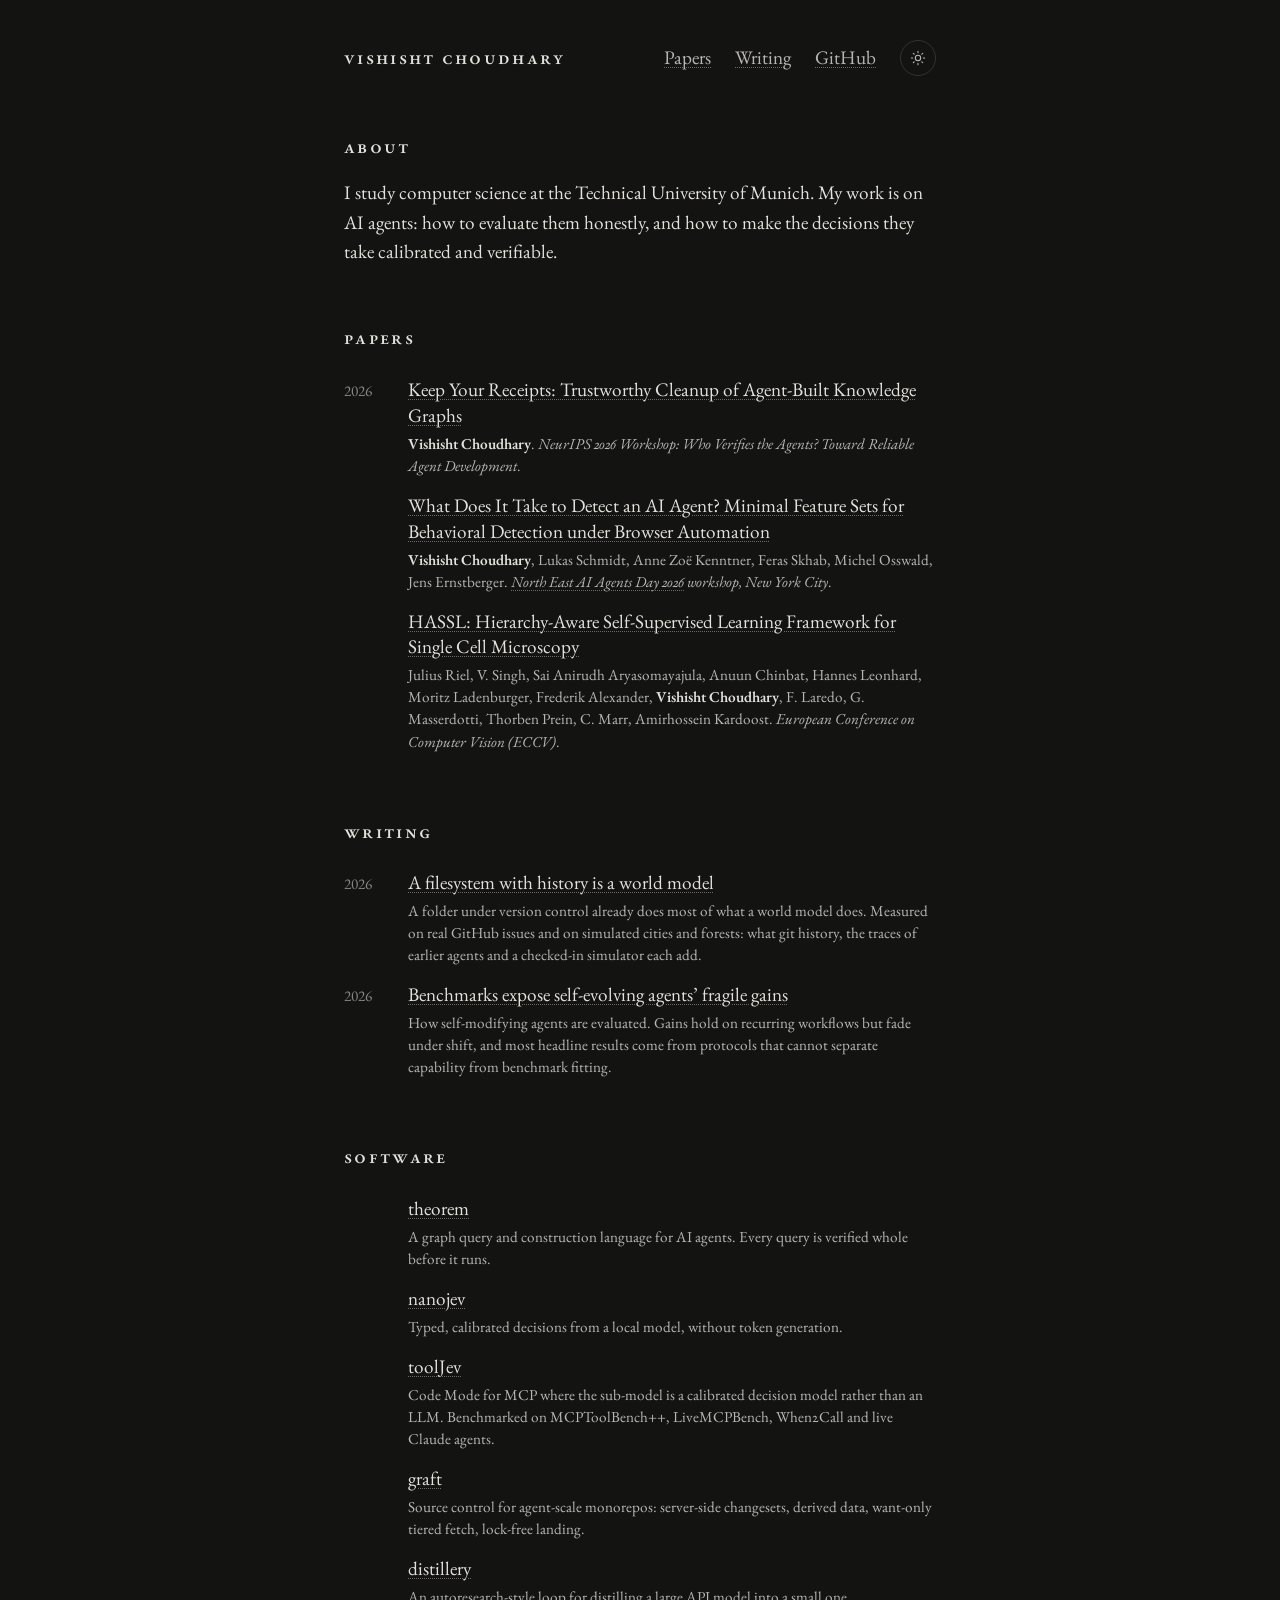
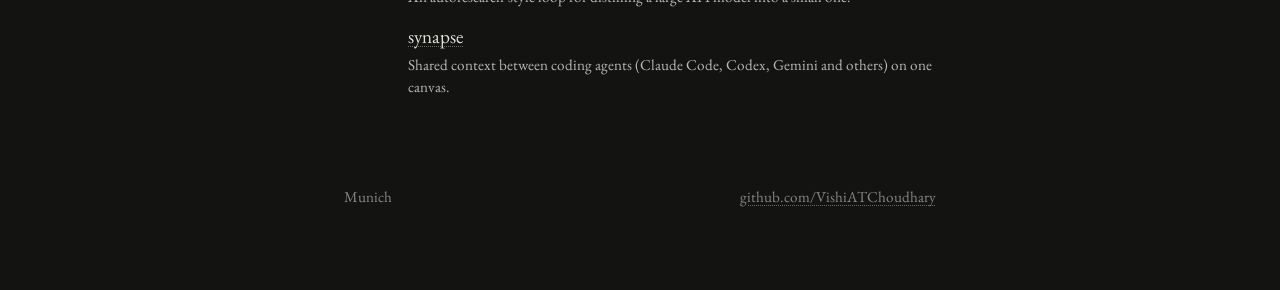
==== commit 62e57741: "Add post: A filesystem with history is a world model New note with inline SVG charts, chart styles a" ====
--- a/index.html
+++ b/index.html
@@ -62,6 +62,13 @@
         <li>
           <span class="year">2026</span>
           <div class="body">
+            <a class="entry-title" href="notes/a-filesystem-with-history-is-a-world-model.html">A filesystem with history is a world model</a>
+            <p class="entry-note">A folder under version control already does most of what a world model does. Measured on real GitHub issues and on simulated cities and forests: what git history, the traces of earlier agents and a checked-in simulator each add.</p>
+          </div>
+        </li>
+        <li>
+          <span class="year">2026</span>
+          <div class="body">
             <a class="entry-title" href="notes/benchmarking-self-evolving-agents.html">Benchmarks expose self-evolving agents’ fragile gains</a>
             <p class="entry-note">How self-modifying agents are evaluated. Gains hold on recurring workflows but fade under shift, and most headline results come from protocols that cannot separate capability from benchmark fitting.</p>
           </div>
--- a/assets/site.css
+++ b/assets/site.css
@@ -158,3 +158,52 @@
 @media print {
   .masthead nav, .theme-toggle, .colophon { display: none; }
 }
+
+/* ---------- inline figures (fs-bench) ---------- */
+.fsfig { margin: var(--space-2xl) 0; padding: var(--space-lg) 0 var(--space-md); border-top: 1px solid var(--color-rule); border-bottom: 1px solid var(--color-rule); }
+.fsfig-title { margin: 0; line-height: 1.3; font-variant-caps: all-small-caps; letter-spacing: var(--tracking-caps); color: var(--color-ink); font-size: var(--text-lg); }
+.fsfig-sub { margin: var(--space-2xs) 0 var(--space-sm); color: var(--color-ink-2); font-size: var(--text-sm); font-style: italic; }
+.fsfig-legend { display: flex; flex-wrap: wrap; gap: var(--space-2xs) var(--space-lg); margin: 0 0 var(--space-sm); font-size: var(--text-sm); color: var(--color-ink-2); }
+.fsfig-legend span { display: inline-flex; align-items: center; gap: var(--space-xs); }
+.fsfig-legend .sw { display: inline-block; width: 1.1rem; height: 0.55rem; border-radius: 2px; background: var(--color-ink-3); }
+.fsfig-legend .sw.key { background: var(--color-accent); }
+.fsfig-legend .sw.mid { background: var(--color-ink); opacity: 0.9; }
+.fsfig-legend .sw.soft { background: var(--color-accent); opacity: 0.4; }
+.fsfig-legend .sw.ln { height: 0; border-radius: 0; background: none; border-top: 2.25px solid var(--color-accent); }
+.fsfig-legend .sw.ln.dash { border-top-style: dashed; opacity: 0.8; }
+.fsfig-note { margin: var(--space-sm) 0 0; color: var(--color-ink-2); font-size: var(--text-sm); }
+.fschart { display: block; width: 100%; height: auto; overflow: visible; font-family: var(--font-body); }
+.fschart text { font-variant-numeric: lining-nums tabular-nums; paint-order: stroke; stroke: var(--color-paper); stroke-width: 5px; stroke-linejoin: round; }
+.fschart .grid { stroke: var(--color-rule); stroke-width: 1; }
+.fschart .tick { fill: var(--color-ink-2); font-size: 14px; }
+.fschart .axis { fill: var(--color-ink-2); font-size: 15px; font-style: italic; }
+.fschart .lab { fill: var(--color-ink); font-size: 16px; }
+.fschart .lab.key { fill: var(--color-ink); }
+.fschart .grp { fill: var(--color-ink); font-size: 16px; font-variant-caps: all-small-caps; letter-spacing: 0.1em; }
+.fschart .val { fill: var(--color-ink); font-size: 16px; }
+.fschart .val.key { fill: var(--color-accent); font-weight: 600; }
+.fschart .dl { fill: var(--color-ink-2); font-weight: 400; font-size: 14px; }
+.fschart .delta { fill: var(--color-accent); font-size: 16px; font-weight: 600; }
+.fschart .aside { fill: var(--color-ink-2); font-size: 14px; font-style: italic; }
+.fschart .bar.base { fill: var(--color-ink-3); opacity: 0.9; }
+.fschart .bar.key { fill: var(--color-accent); }
+.fschart .bar.mid { fill: var(--color-ink); opacity: 0.9; }
+.fschart .bar.soft { fill: var(--color-accent); opacity: 0.4; }
+.fschart .ci { stroke: var(--color-ink); stroke-width: 1.5; opacity: 0.9; }
+.fschart .link { stroke: var(--color-ink-2); stroke-width: 2.5; }
+.fschart .dot.base { fill: var(--color-paper); stroke: var(--color-ink-2); stroke-width: 2; }
+.fschart .dot.key { fill: var(--color-accent); stroke: var(--color-paper); stroke-width: 2; }
+.fschart .dot.soft { fill: var(--color-paper); stroke: var(--color-accent); stroke-width: 1.5; }
+.fschart .line { fill: none; stroke-width: 2.25; stroke-linejoin: round; stroke-linecap: round; }
+.fschart .line.key { stroke: var(--color-accent); }
+.fschart .line.soft { stroke: var(--color-accent); stroke-dasharray: 4 4; opacity: 0.7; }
+.fschart .area { fill: var(--color-accent-soft); }
+.fschart .ref { stroke: var(--color-ink-2); stroke-width: 1.25; stroke-dasharray: 3 4; }
+@media (prefers-reduced-motion: no-preference) {
+  .fschart .grow-x { animation: fs-grow 900ms var(--ease-out) both; }
+  .fschart .draw { stroke-dasharray: 1200; animation: fs-draw 1400ms var(--ease-out) both; }
+  .fschart .line.soft.draw { animation: fs-fade 1400ms var(--ease-out) both; stroke-dasharray: 4 4; }
+}
+@keyframes fs-grow { from { transform: scaleX(0); } to { transform: scaleX(1); } }
+@keyframes fs-draw { from { stroke-dashoffset: 1200; } to { stroke-dashoffset: 0; } }
+@keyframes fs-fade { from { opacity: 0; } to { opacity: 0.7; } }
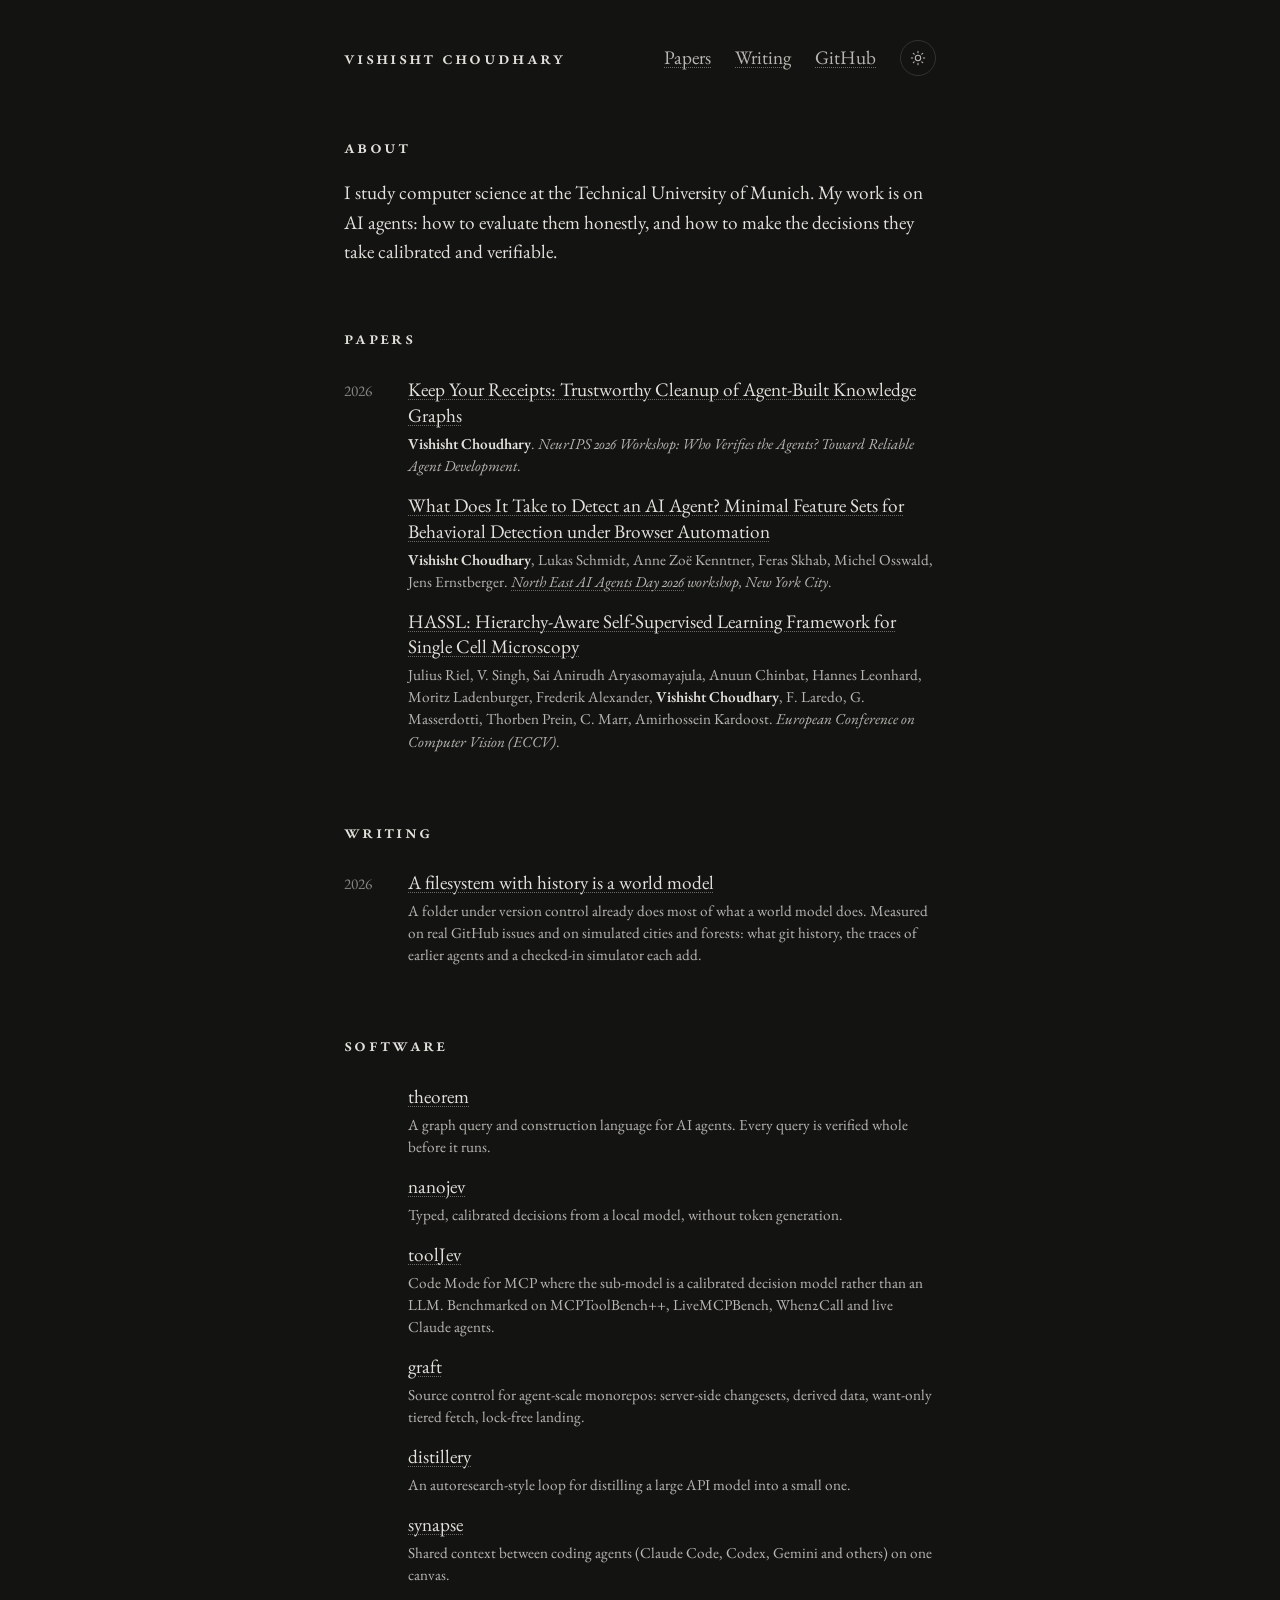
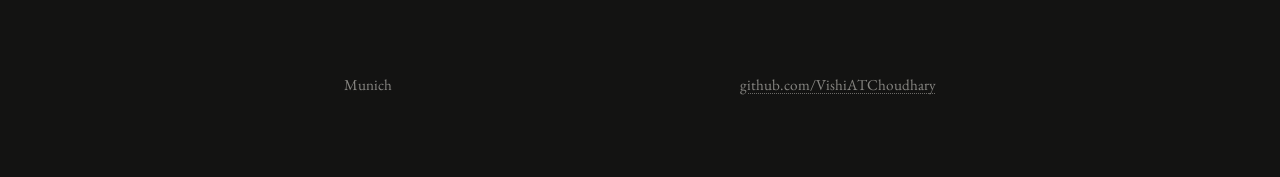
==== commit c57b280c: "Remove self-evolving agents post from writing list Co-Authored-By: Claude Opus 5.5 <noreply@anthropi" ====
--- a/index.html
+++ b/index.html
@@ -66,13 +66,6 @@
             <p class="entry-note">A folder under version control already does most of what a world model does. Measured on real GitHub issues and on simulated cities and forests: what git history, the traces of earlier agents and a checked-in simulator each add.</p>
           </div>
         </li>
-        <li>
-          <span class="year">2026</span>
-          <div class="body">
-            <a class="entry-title" href="notes/benchmarking-self-evolving-agents.html">Benchmarks expose self-evolving agents’ fragile gains</a>
-            <p class="entry-note">How self-modifying agents are evaluated. Gains hold on recurring workflows but fade under shift, and most headline results come from protocols that cannot separate capability from benchmark fitting.</p>
-          </div>
-        </li>
       </ul>
     </section>
 
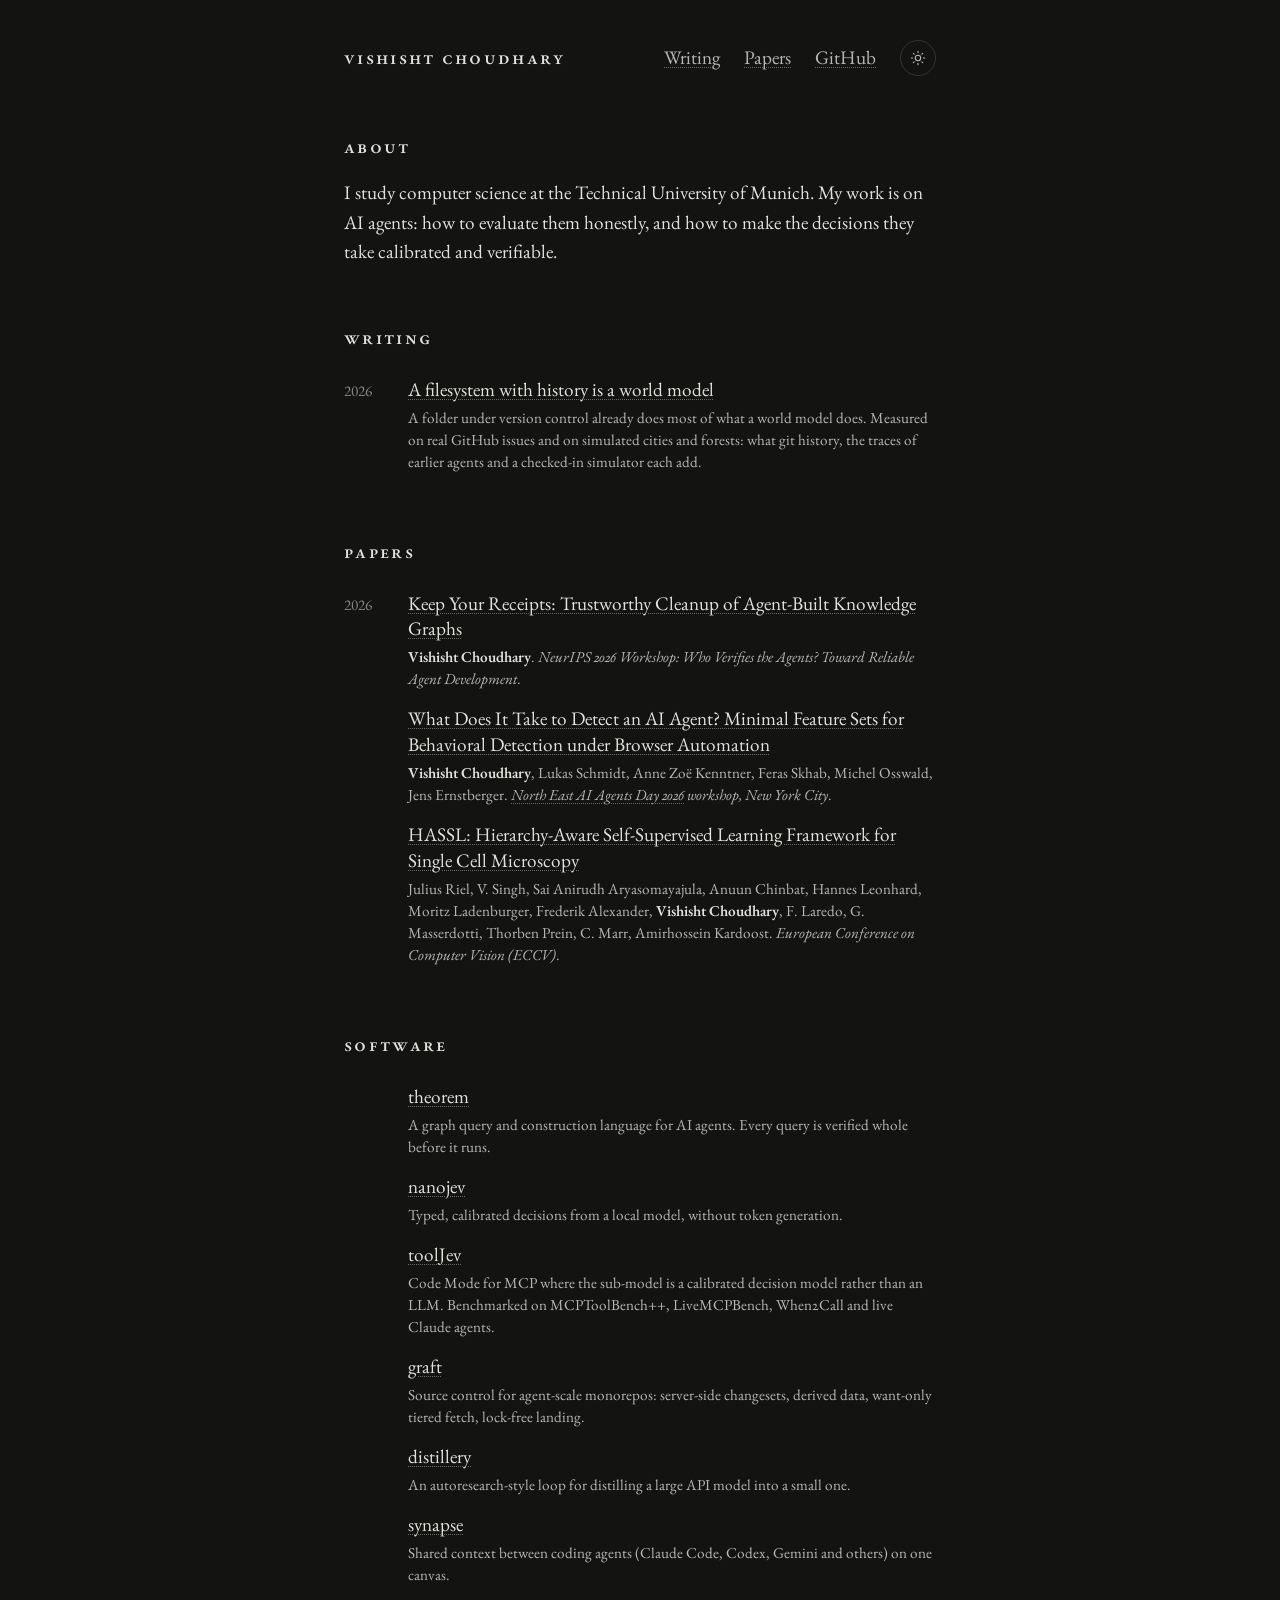
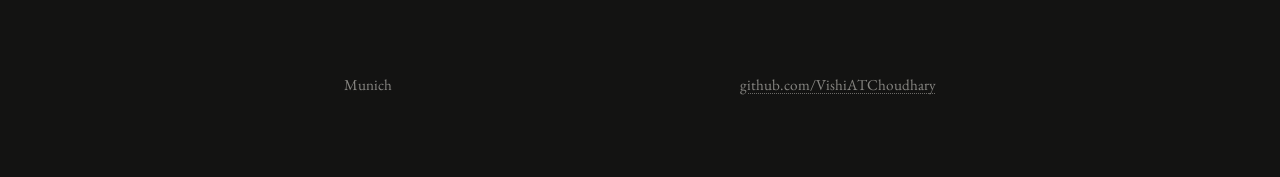
==== commit bacac38d: "Put Writing above Papers Co-Authored-By: Claude Opus 5.5 <noreply@anthropic.com>" ====
--- a/index.html
+++ b/index.html
@@ -16,7 +16,7 @@
 <div class="page">
   <header class="masthead">
     <a class="name caps" href="./">Vishisht Choudhary</a>
-    <nav><a href="#papers">Papers</a><a href="#writing">Writing</a><a href="https://github.com/VishiATChoudhary">GitHub</a></nav>
+    <nav><a href="#writing">Writing</a><a href="#papers">Papers</a><a href="https://github.com/VishiATChoudhary">GitHub</a></nav>
     <button class="theme-toggle" type="button" aria-label="Switch to light theme">
       <svg class="sun" viewBox="0 0 24 24" fill="none" stroke="currentColor" stroke-width="1.6" stroke-linecap="round" aria-hidden="true"><circle cx="12" cy="12" r="4"/><path d="M12 2v2M12 20v2M4.9 4.9l1.4 1.4M17.7 17.7l1.4 1.4M2 12h2M20 12h2M4.9 19.1l1.4-1.4M17.7 6.3l1.4-1.4"/></svg>
       <svg class="moon" viewBox="0 0 24 24" fill="none" stroke="currentColor" stroke-width="1.6" stroke-linecap="round" stroke-linejoin="round" aria-hidden="true"><path d="M20 14.5A8 8 0 0 1 9.5 4a8 8 0 1 0 10.5 10.5z"/></svg>
@@ -27,6 +27,19 @@
     <section class="section about" id="about">
       <h2>About</h2>
       <p>I study computer science at the Technical University of Munich. My work is on AI agents: how to evaluate them honestly, and how to make the decisions they take calibrated and verifiable.</p>
+    </section>
+
+    <section class="section" id="writing">
+      <h2>Writing</h2>
+      <ul class="entries">
+        <li>
+          <span class="year">2026</span>
+          <div class="body">
+            <a class="entry-title" href="notes/a-filesystem-with-history-is-a-world-model.html">A filesystem with history is a world model</a>
+            <p class="entry-note">A folder under version control already does most of what a world model does. Measured on real GitHub issues and on simulated cities and forests: what git history, the traces of earlier agents and a checked-in simulator each add.</p>
+          </div>
+        </li>
+      </ul>
     </section>
 
     <section class="section" id="papers">
@@ -56,18 +69,6 @@
       </ul>
     </section>
 
-    <section class="section" id="writing">
-      <h2>Writing</h2>
-      <ul class="entries">
-        <li>
-          <span class="year">2026</span>
-          <div class="body">
-            <a class="entry-title" href="notes/a-filesystem-with-history-is-a-world-model.html">A filesystem with history is a world model</a>
-            <p class="entry-note">A folder under version control already does most of what a world model does. Measured on real GitHub issues and on simulated cities and forests: what git history, the traces of earlier agents and a checked-in simulator each add.</p>
-          </div>
-        </li>
-      </ul>
-    </section>
 
     <section class="section" id="software">
       <h2>Software</h2>
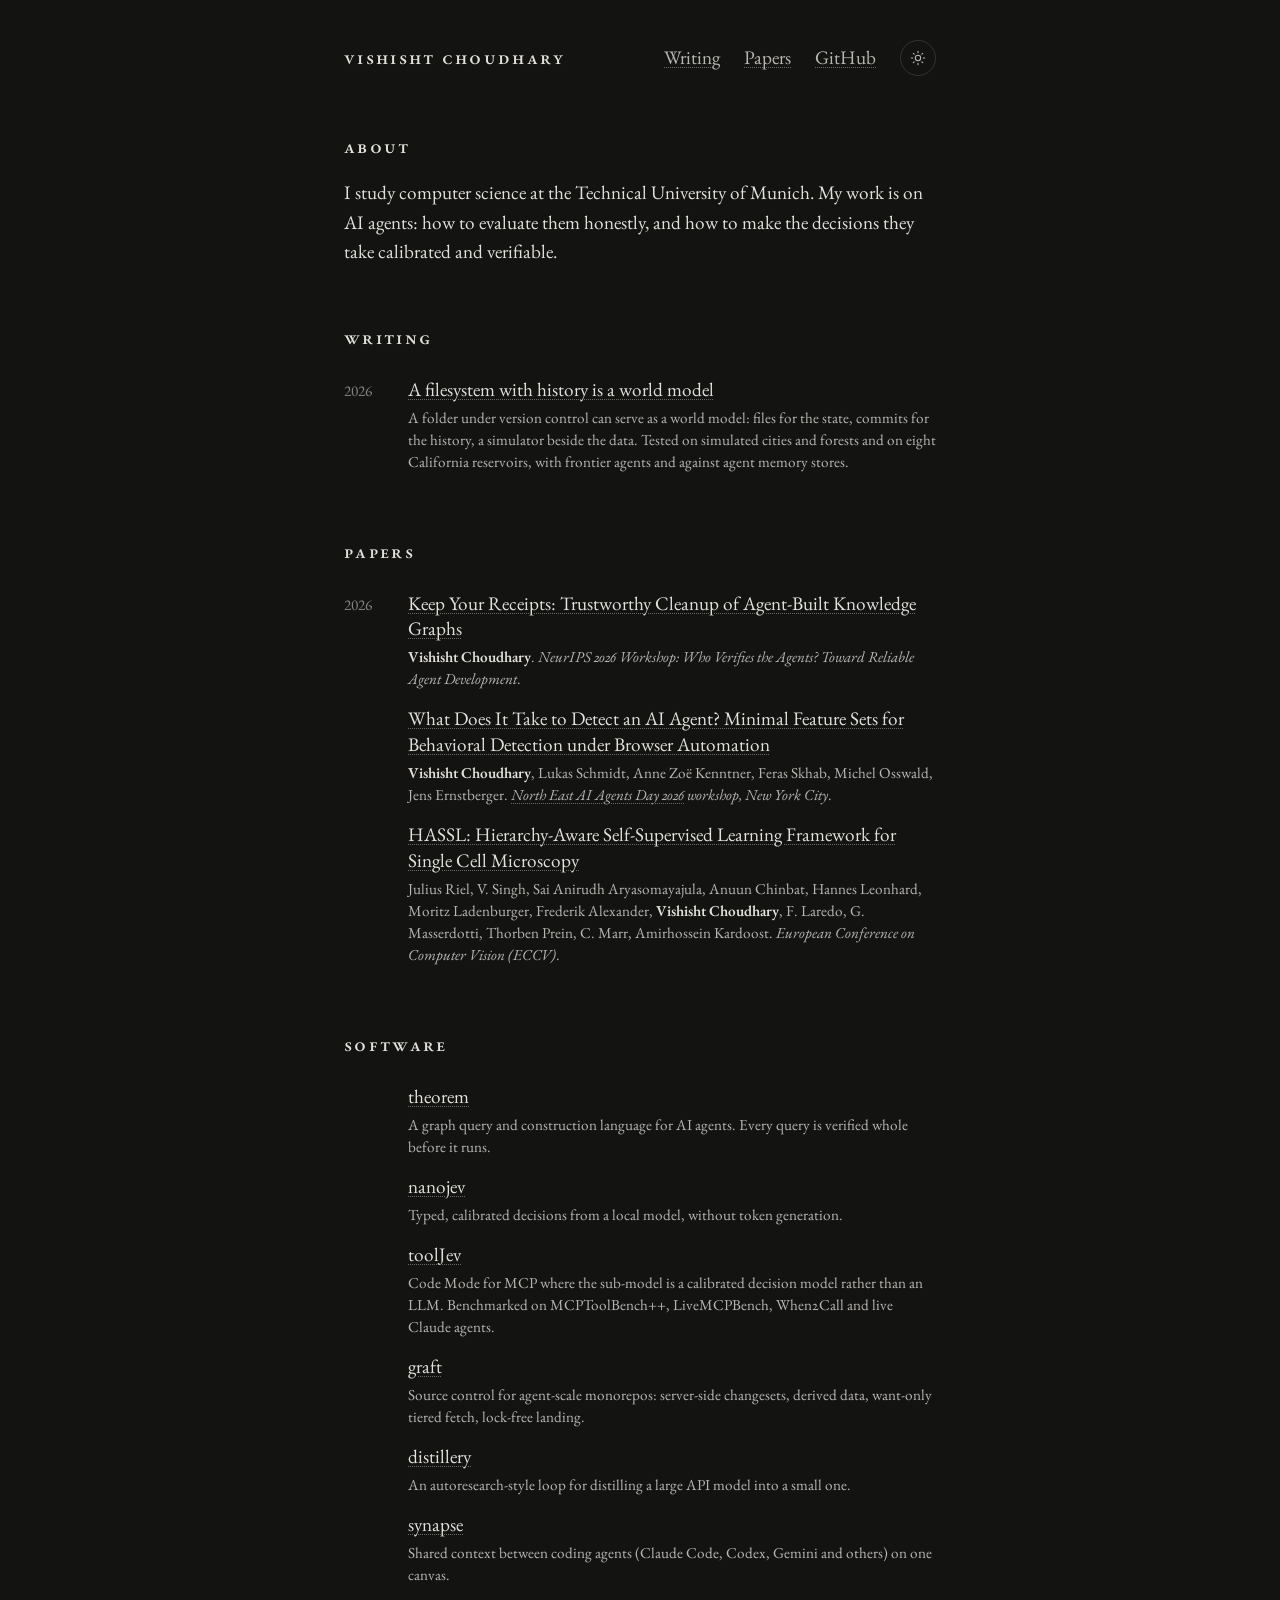
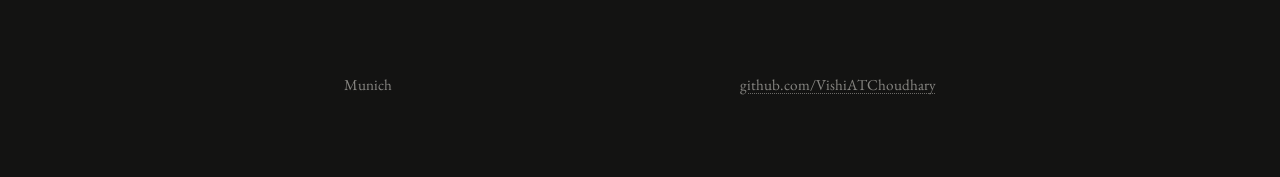
==== commit 5a7bd266: "Add AGENTS.md publishing rules and update post blurb Co-Authored-By: Claude Opus 5.5 <noreply@anthro" ====
--- a/index.html
+++ b/index.html
@@ -36,7 +36,7 @@
           <span class="year">2026</span>
           <div class="body">
             <a class="entry-title" href="notes/a-filesystem-with-history-is-a-world-model.html">A filesystem with history is a world model</a>
-            <p class="entry-note">A folder under version control already does most of what a world model does. Measured on real GitHub issues and on simulated cities and forests: what git history, the traces of earlier agents and a checked-in simulator each add.</p>
+            <p class="entry-note">A folder under version control can serve as a world model: files for the state, commits for the history, a simulator beside the data. Tested on simulated cities and forests and on eight California reservoirs, with frontier agents and against agent memory stores.</p>
           </div>
         </li>
       </ul>
--- a/assets/site.css
+++ b/assets/site.css
@@ -207,3 +207,12 @@
 @keyframes fs-grow { from { transform: scaleX(0); } to { transform: scaleX(1); } }
 @keyframes fs-draw { from { stroke-dashoffset: 1200; } to { stroke-dashoffset: 0; } }
 @keyframes fs-fade { from { opacity: 0; } to { opacity: 0.7; } }
+
+/* ---------- animated header ---------- */
+.hero { position: relative; left: 50%; transform: translateX(-50%); width: min(94vw, 72rem); margin: 0 0 var(--space-xl); }
+.hero canvas { display: block; margin: 0 auto; }
+.hero figcaption { margin-top: var(--space-xs); text-align: center; color: var(--color-ink-3); font-style: italic; font-size: var(--text-sm); }
+
+/* ---------- code blocks ---------- */
+.prose pre { margin: var(--space-lg) 0; padding: var(--space-sm) var(--space-md); background: var(--color-paper-2); border-radius: 4px; overflow-x: auto; line-height: 1.4; font-size: 0.82rem; }
+.prose pre code { background: none; padding: 0; font-size: inherit; white-space: pre; }
